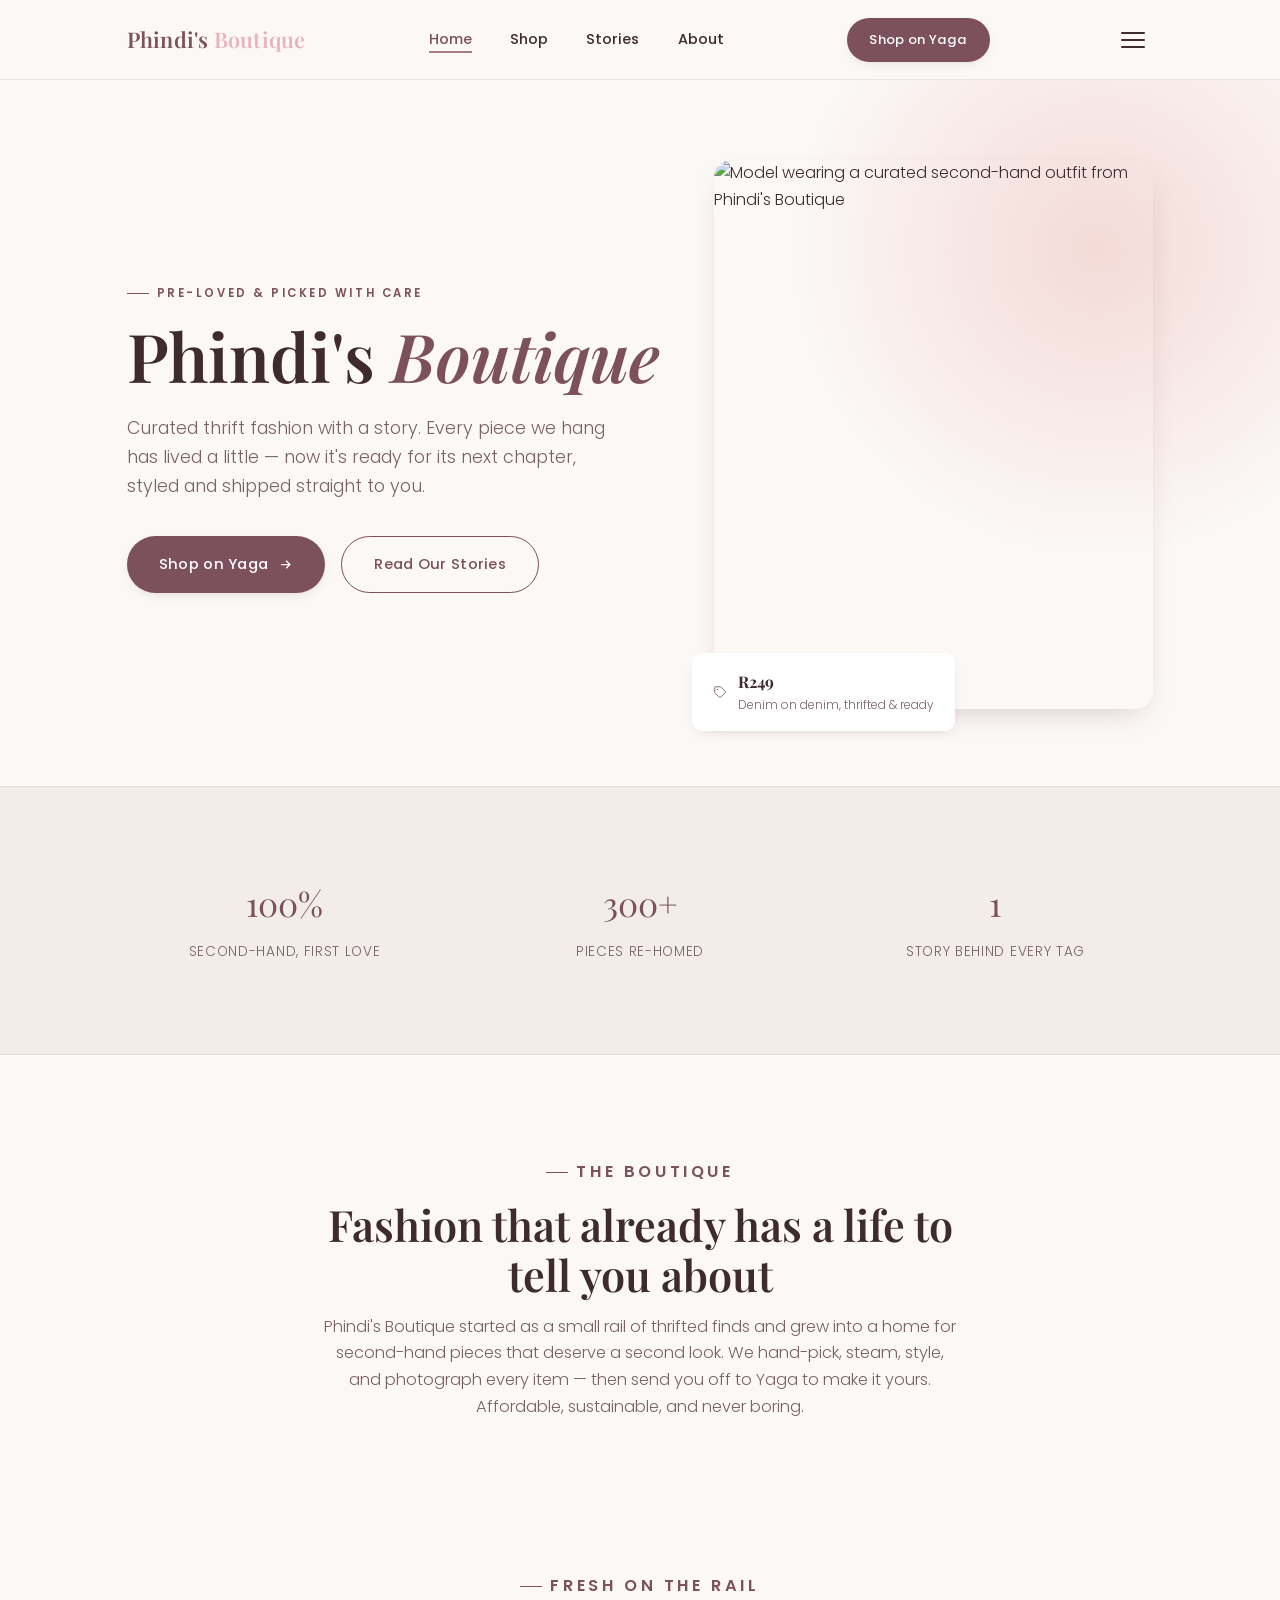
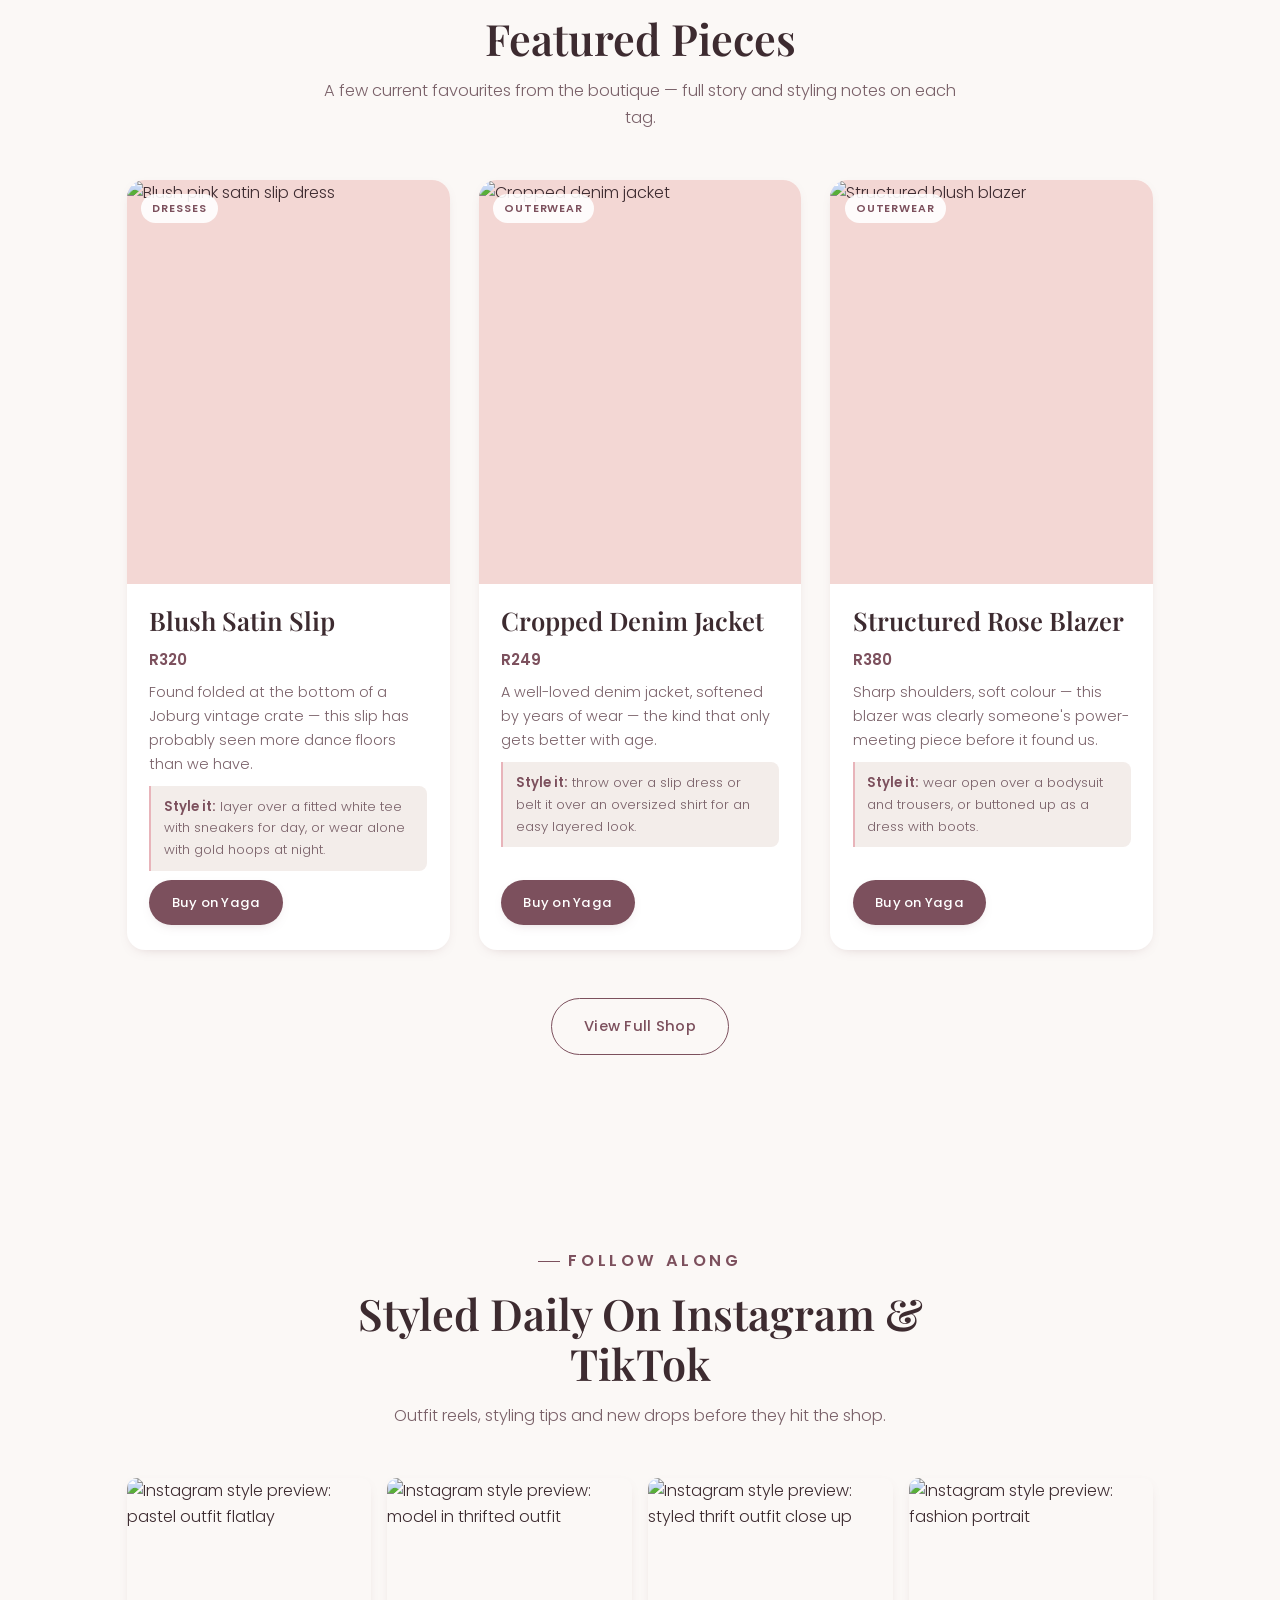
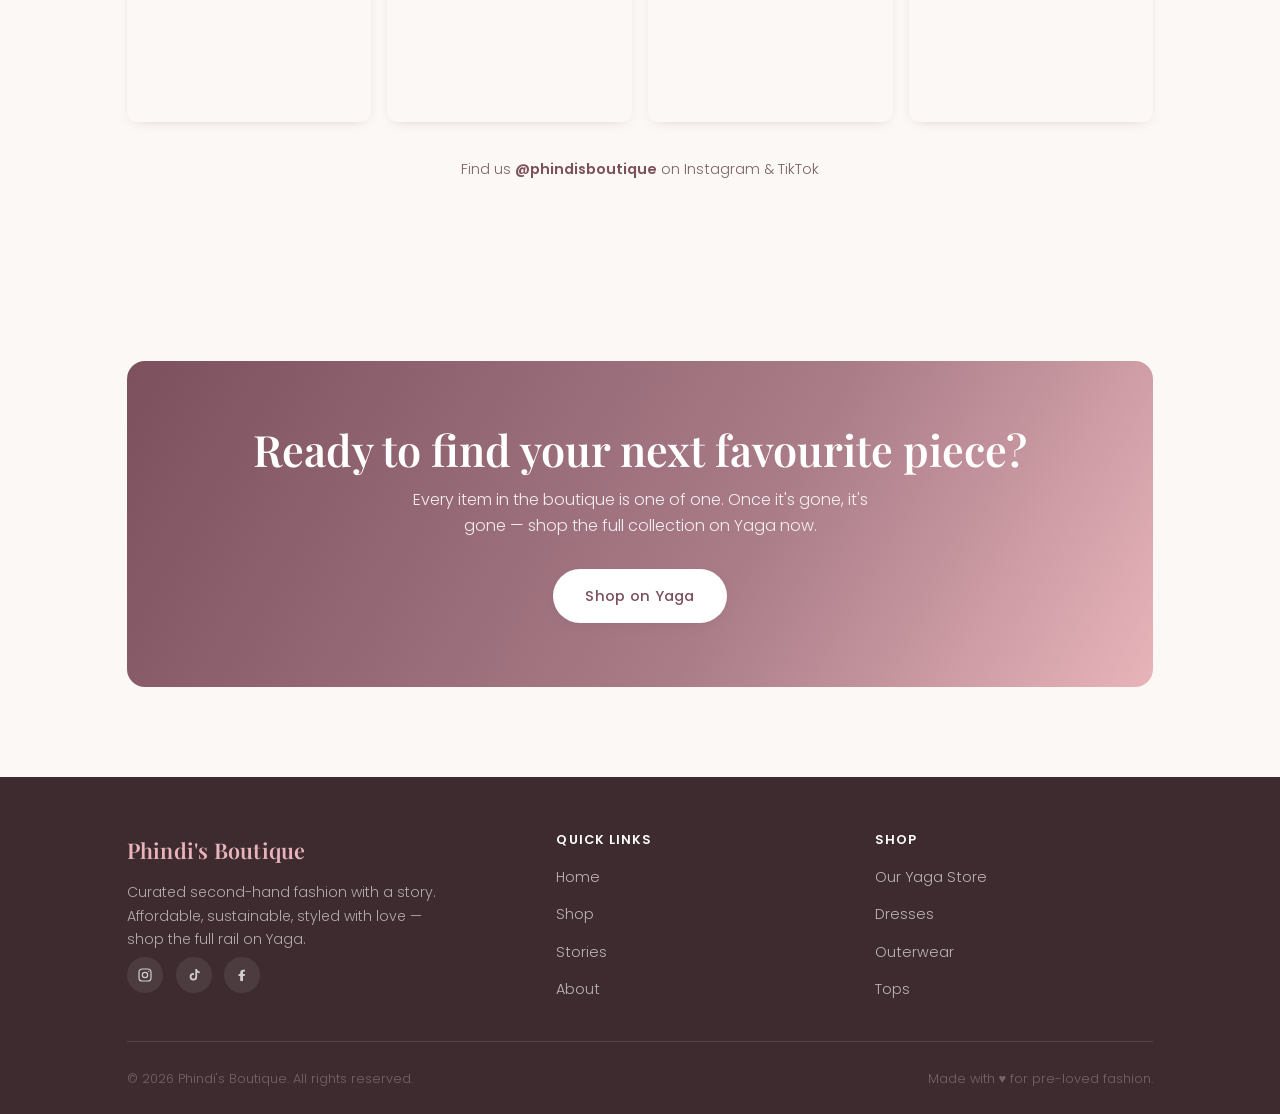
==== index.html @ 9db78883 "Add files via upload" ====
<!DOCTYPE html>
<html lang="en">
<head>
<meta charset="UTF-8">
<meta name="viewport" content="width=device-width, initial-scale=1.0">
<title>Phindi's Boutique — Curated Thrift Fashion With a Story</title>
<meta name="description" content="Phindi's Boutique is a curated second-hand fashion label. Browse our pre-loved pieces and shop the full collection on Yaga.">

<link rel="preconnect" href="https://fonts.googleapis.com">
<link rel="preconnect" href="https://fonts.gstatic.com" crossorigin>
<link href="https://fonts.googleapis.com/css2?family=Playfair+Display:ital,wght@0,500;0,600;0,700;1,600&family=Poppins:wght@300;400;500;600&display=swap" rel="stylesheet">

<link rel="stylesheet" href="style.css">
</head>
<body>

<!-- ================= NAVBAR ================= -->
<header class="navbar">
  <div class="nav-inner">
    <a href="index.html" class="brand">Phindi's <span>Boutique</span></a>

    <nav>
      <ul class="nav-links">
        <li><a href="index.html" class="active">Home</a></li>
        <li><a href="shop.html">Shop</a></li>
        <li><a href="stories.html">Stories</a></li>
        <li><a href="about.html">About</a></li>
      </ul>
    </nav>

    <a href="shop.html" class="btn btn-primary btn-small nav-cta">Shop on Yaga</a>

    <button class="hamburger" aria-label="Toggle menu" aria-expanded="false">
      <span></span><span></span><span></span>
    </button>
  </div>
</header>
<div class="nav-overlay"></div>

<!-- ================= HERO ================= -->
<section class="hero">
  <div class="container hero-inner">
    <div class="hero-copy">
      <p class="section-eyebrow">Pre-loved &amp; Picked With Care</p>
      <h1>Phindi's <em>Boutique</em></h1>
      <p class="lede">Curated thrift fashion with a story. Every piece we hang has lived a little — now it's ready for its next chapter, styled and shipped straight to you.</p>
      <div class="hero-actions">
        <a href="shop.html" class="btn btn-primary">
          Shop on Yaga
          <svg viewBox="0 0 24 24" fill="none" stroke="currentColor" stroke-width="2"><path d="M5 12h14M13 6l6 6-6 6"/></svg>
        </a>
        <a href="stories.html" class="btn btn-ghost">Read Our Stories</a>
      </div>
    </div>

    <div class="hero-visual reveal">
      <div class="frame">
        <img src="https://images.unsplash.com/photo-1490481651871-ab68de25d43d?auto=format&fit=crop&w=800&q=80" alt="Model wearing a curated second-hand outfit from Phindi's Boutique" loading="lazy">
      </div>
      <div class="floating-tag">
        <span class="tag-icon" aria-hidden="true">
          <svg viewBox="0 0 24 24" fill="none" stroke="currentColor" stroke-width="1.6"><path d="M20.59 13.41 12 22l-9-9V4a1 1 0 0 1 1-1h9l7.59 7.59a2 2 0 0 1 0 2.82Z"/><circle cx="7.5" cy="7.5" r="1.2" fill="currentColor" stroke="none"/></svg>
        </span>
        <span>
          <strong>R249</strong>
          <span>Denim on denim, thrifted &amp; ready</span>
        </span>
      </div>
    </div>
  </div>
</section>

<!-- ================= INTRO STRIP ================= -->
<section class="intro-strip">
  <div class="container">
    <div class="intro-grid">
      <div class="reveal">
        <span class="stat">100%</span>
        <span class="stat-label">Second-Hand, First Love</span>
      </div>
      <div class="reveal">
        <span class="stat">300+</span>
        <span class="stat-label">Pieces Re-Homed</span>
      </div>
      <div class="reveal">
        <span class="stat">1</span>
        <span class="stat-label">Story Behind Every Tag</span>
      </div>
    </div>
  </div>
</section>

<!-- ================= BRAND INTRO ================= -->
<section>
  <div class="container">
    <div class="section-head reveal">
      <p class="section-eyebrow" style="justify-content:center">The Boutique</p>
      <h2>Fashion that already has a life to tell you about</h2>
      <p>Phindi's Boutique started as a small rail of thrifted finds and grew into a home for second-hand pieces that deserve a second look. We hand-pick, steam, style, and photograph every item — then send you off to Yaga to make it yours. Affordable, sustainable, and never boring.</p>
    </div>
  </div>
</section>

<!-- ================= FEATURED ITEMS ================= -->
<section id="featured" style="padding-top:0;">
  <div class="container">
    <div class="section-head reveal">
      <p class="section-eyebrow" style="justify-content:center">Fresh On The Rail</p>
      <h2>Featured Pieces</h2>
      <p>A few current favourites from the boutique — full story and styling notes on each tag.</p>
    </div>

    <div class="card-grid">

      <article class="item-card reveal">
        <div class="item-media">
          <img src="https://images.unsplash.com/photo-1551803091-e20673f15770?auto=format&fit=crop&w=700&q=80" alt="Blush pink satin slip dress" loading="lazy">
          <span class="item-category">Dresses</span>
        </div>
        <div class="item-body">
          <h3>Blush Satin Slip</h3>
          <p class="item-price">R320</p>
          <p class="item-story">Found folded at the bottom of a Joburg vintage crate — this slip has probably seen more dance floors than we have.</p>
          <p class="item-tip"><strong>Style it:</strong> layer over a fitted white tee with sneakers for day, or wear alone with gold hoops at night.</p>
          <a href="https://www.yaga.co.za" target="_blank" rel="noopener" class="btn btn-primary btn-small">Buy on Yaga</a>
        </div>
      </article>

      <article class="item-card reveal">
        <div class="item-media">
          <img src="https://images.unsplash.com/photo-1571945153237-4929e783af4a?auto=format&fit=crop&w=700&q=80" alt="Cropped denim jacket" loading="lazy">
          <span class="item-category">Outerwear</span>
        </div>
        <div class="item-body">
          <h3>Cropped Denim Jacket</h3>
          <p class="item-price">R249</p>
          <p class="item-story">A well-loved denim jacket, softened by years of wear — the kind that only gets better with age.</p>
          <p class="item-tip"><strong>Style it:</strong> throw over a slip dress or belt it over an oversized shirt for an easy layered look.</p>
          <a href="https://www.yaga.co.za" target="_blank" rel="noopener" class="btn btn-primary btn-small">Buy on Yaga</a>
        </div>
      </article>

      <article class="item-card reveal">
        <div class="item-media">
          <img src="https://images.unsplash.com/photo-1558769132-cb1aea458c5e?auto=format&fit=crop&w=700&q=80" alt="Structured blush blazer" loading="lazy">
          <span class="item-category">Outerwear</span>
        </div>
        <div class="item-body">
          <h3>Structured Rose Blazer</h3>
          <p class="item-price">R380</p>
          <p class="item-story">Sharp shoulders, soft colour — this blazer was clearly someone's power-meeting piece before it found us.</p>
          <p class="item-tip"><strong>Style it:</strong> wear open over a bodysuit and trousers, or buttoned up as a dress with boots.</p>
          <a href="https://www.yaga.co.za" target="_blank" rel="noopener" class="btn btn-primary btn-small">Buy on Yaga</a>
        </div>
      </article>

    </div>

    <div class="text-center mt-lg reveal">
      <a href="shop.html" class="btn btn-ghost">View Full Shop</a>
    </div>
  </div>
</section>

<!-- ================= SOCIAL PREVIEW ================= -->
<section class="social-strip">
  <div class="container">
    <div class="section-head reveal">
      <p class="section-eyebrow" style="justify-content:center">Follow Along</p>
      <h2>Styled Daily On Instagram &amp; TikTok</h2>
      <p>Outfit reels, styling tips and new drops before they hit the shop.</p>
    </div>

    <div class="social-grid">
      <div class="social-card reveal">
        <img src="https://images.unsplash.com/photo-1524758631624-e2822e304c36?auto=format&fit=crop&w=500&q=80" alt="Instagram style preview: pastel outfit flatlay" loading="lazy">
        <div class="social-overlay"><span>♥ 214 · Reel</span></div>
      </div>
      <div class="social-card reveal">
        <img src="https://images.unsplash.com/photo-1495385794356-15371f348c31?auto=format&fit=crop&w=500&q=80" alt="Instagram style preview: model in thrifted outfit" loading="lazy">
        <div class="social-overlay"><span>♥ 189 · Post</span></div>
      </div>
      <div class="social-card reveal">
        <img src="https://images.unsplash.com/photo-1487222477894-8943e31ef7b2?auto=format&fit=crop&w=500&q=80" alt="Instagram style preview: styled thrift outfit close up" loading="lazy">
        <div class="social-overlay"><span>♥ 302 · Reel</span></div>
      </div>
      <div class="social-card reveal">
        <img src="https://images.unsplash.com/photo-1469334031218-e382a71b716b?auto=format&fit=crop&w=500&q=80" alt="Instagram style preview: fashion portrait" loading="lazy">
        <div class="social-overlay"><span>♥ 176 · Post</span></div>
      </div>
    </div>

    <p class="social-handle reveal">Find us <a href="#" target="_blank" rel="noopener">@phindisboutique</a> on Instagram &amp; TikTok</p>
  </div>
</section>

<!-- ================= CTA BANNER ================= -->
<section>
  <div class="container">
    <div class="cta-banner reveal">
      <h2>Ready to find your next favourite piece?</h2>
      <p>Every item in the boutique is one of one. Once it's gone, it's gone — shop the full collection on Yaga now.</p>
      <a href="https://www.yaga.co.za" target="_blank" rel="noopener" class="btn btn-primary">Shop on Yaga</a>
    </div>
  </div>
</section>

<!-- ================= FOOTER ================= -->
<footer>
  <div class="container">
    <div class="footer-grid">
      <div class="footer-brand">
        <a href="index.html" class="brand">Phindi's Boutique</a>
        <p>Curated second-hand fashion with a story. Affordable, sustainable, styled with love — shop the full rail on Yaga.</p>
        <div class="footer-social">
          <a href="#" aria-label="Instagram" target="_blank" rel="noopener">
            <svg viewBox="0 0 24 24" fill="none" stroke="currentColor" stroke-width="1.8"><rect x="3" y="3" width="18" height="18" rx="5"/><circle cx="12" cy="12" r="4"/><circle cx="17.5" cy="6.5" r="1" fill="currentColor" stroke="none"/></svg>
          </a>
          <a href="#" aria-label="TikTok" target="_blank" rel="noopener">
            <svg viewBox="0 0 24 24" fill="currentColor"><path d="M16.5 3c.4 2.2 1.9 3.7 4.1 3.9v2.6c-1.4 0-2.7-.4-3.9-1.2v6.4a5.6 5.6 0 1 1-5.6-5.6c.3 0 .6 0 .9.1v2.7a2.9 2.9 0 1 0 2 2.8V3h2.5Z"/></svg>
          </a>
          <a href="#" aria-label="Facebook" target="_blank" rel="noopener">
            <svg viewBox="0 0 24 24" fill="currentColor"><path d="M13.5 21v-7.5H16l.4-3H13.5V8.4c0-.9.2-1.5 1.5-1.5H16.5V4.3C16.1 4.2 15 4 13.7 4c-2.6 0-4.4 1.6-4.4 4.5v2H6.8v3h2.5V21h4.2Z"/></svg>
          </a>
        </div>
      </div>

      <div class="footer-col">
        <h4>Quick Links</h4>
        <ul>
          <li><a href="index.html">Home</a></li>
          <li><a href="shop.html">Shop</a></li>
          <li><a href="stories.html">Stories</a></li>
          <li><a href="about.html">About</a></li>
        </ul>
      </div>

      <div class="footer-col">
        <h4>Shop</h4>
        <ul>
          <li><a href="https://www.yaga.co.za" target="_blank" rel="noopener">Our Yaga Store</a></li>
          <li><a href="shop.html">Dresses</a></li>
          <li><a href="shop.html">Outerwear</a></li>
          <li><a href="shop.html">Tops</a></li>
        </ul>
      </div>
    </div>

    <div class="footer-bottom">
      <p>&copy; 2026 Phindi's Boutique. All rights reserved.</p>
      <p>Made with ♥ for pre-loved fashion.</p>
    </div>
  </div>
</footer>

<script src="script.js"></script>
</body>
</html>
---- style.css ----
/* =========================================================
   PHINDI'S BOUTIQUE — stylesheet
   Design tokens: soft pearl/blush/mauve/rose palette
   Signature motif: the "swing tag" — the little string-tag
   sewn into second-hand clothes, echoed in labels, buttons
   and dividers throughout the site.
   ========================================================= */

:root {
  /* --- colour tokens --- */
  --pearl:      #FBF8F6;   /* page background */
  --pearl-deep: #F3EDEA;   /* alt section background */
  --blush:      #F3D7D4;   /* soft panels */
  --rose:       #E8B4BA;   /* accents / hovers */
  --mauve:      #A97C88;   /* primary accent */
  --mauve-deep: #7C505D;   /* buttons, links, emphasis */
  --ink:        #3D2B30;   /* body text */
  --ink-soft:   #7A6169;   /* secondary text */
  --white:      #FFFFFF;
  --shadow:     0 12px 30px -14px rgba(124, 80, 93, 0.35);
  --shadow-sm:  0 4px 14px -8px rgba(124, 80, 93, 0.4);

  /* --- type --- */
  --font-display: 'Playfair Display', serif;
  --font-body: 'Poppins', sans-serif;

  /* --- layout --- */
  --max-width: 1180px;
  --radius: 18px;
  --radius-sm: 10px;
}

/* ---------- reset ---------- */
* { box-sizing: border-box; margin: 0; padding: 0; }

html { scroll-behavior: smooth; }

body {
  font-family: var(--font-body);
  background: var(--pearl);
  color: var(--ink);
  line-height: 1.65;
  font-weight: 300;
  overflow-x: hidden;
}

img { max-width: 100%; display: block; }

a { color: inherit; text-decoration: none; }

ul { list-style: none; }

button { font-family: inherit; cursor: pointer; border: none; background: none; }

/* respect reduced motion */
@media (prefers-reduced-motion: reduce) {
  *, *::before, *::after {
    animation-duration: 0.001ms !important;
    animation-iteration-count: 1 !important;
    transition-duration: 0.001ms !important;
    scroll-behavior: auto !important;
  }
}

/* visible keyboard focus */
a:focus-visible,
button:focus-visible,
input:focus-visible,
select:focus-visible {
  outline: 2px solid var(--mauve-deep);
  outline-offset: 3px;
  border-radius: 4px;
}

/* ---------- typography ---------- */
h1, h2, h3, h4 {
  font-family: var(--font-display);
  font-weight: 600;
  color: var(--ink);
  line-height: 1.15;
}

h1 { font-size: clamp(2.4rem, 6vw, 4.2rem); }
h2 { font-size: clamp(1.9rem, 4vw, 2.7rem); }
h3 { font-size: clamp(1.25rem, 2.4vw, 1.6rem); }

p { color: var(--ink-soft); }

.section-eyebrow {
  display: inline-flex;
  align-items: center;
  gap: 8px;
  font-family: var(--font-body);
  font-size: 0.72rem;
  letter-spacing: 0.22em;
  text-transform: uppercase;
  color: var(--mauve-deep);
  font-weight: 600;
  margin-bottom: 14px;
}

.section-eyebrow::before {
  content: '';
  width: 22px;
  height: 1px;
  background: var(--mauve-deep);
  display: inline-block;
}

.section-head {
  max-width: 640px;
  margin: 0 auto 3rem;
  text-align: center;
}

.section-head p { margin-top: 0.9rem; font-size: 1.02rem; }

.container {
  max-width: var(--max-width);
  margin: 0 auto;
  padding: 0 6vw;
}

section { padding: clamp(3.5rem, 7vw, 6rem) 0; }

/* ---------- swing-tag signature element ---------- */
/* A little clothing tag shape: rectangle + string-hole,
   reused for eyebrows, buttons and the footer mark. */
.tag {
  position: relative;
  display: inline-flex;
  align-items: center;
  gap: 0.5rem;
}

.tag-icon {
  width: 14px;
  height: 14px;
  flex-shrink: 0;
}

/* ---------- buttons ---------- */
.btn {
  display: inline-flex;
  align-items: center;
  gap: 10px;
  padding: 0.95rem 2rem;
  border-radius: 100px;
  font-size: 0.92rem;
  font-weight: 500;
  letter-spacing: 0.02em;
  transition: transform 0.25s ease, box-shadow 0.25s ease, background 0.25s ease;
  white-space: nowrap;
}

.btn-primary {
  background: var(--mauve-deep);
  color: var(--white);
  box-shadow: var(--shadow-sm);
}

.btn-primary:hover {
  background: #6a4450;
  transform: translateY(-3px);
  box-shadow: var(--shadow);
}

.btn-ghost {
  background: transparent;
  color: var(--mauve-deep);
  border: 1.5px solid var(--mauve-deep);
}

.btn-ghost:hover {
  background: var(--mauve-deep);
  color: var(--white);
  transform: translateY(-3px);
}

.btn-small {
  padding: 0.7rem 1.4rem;
  font-size: 0.82rem;
}

.btn svg { width: 15px; height: 15px; transition: transform 0.25s ease; }
.btn:hover svg { transform: translateX(3px); }

/* ---------- navbar ---------- */
.navbar {
  position: sticky;
  top: 0;
  z-index: 100;
  background: rgba(251, 248, 246, 0.86);
  backdrop-filter: blur(10px);
  -webkit-backdrop-filter: blur(10px);
  border-bottom: 1px solid rgba(169, 124, 136, 0.18);
  transition: box-shadow 0.3s ease;
}

.navbar.scrolled { box-shadow: 0 6px 20px -14px rgba(61, 43, 48, 0.3); }

.nav-inner {
  max-width: var(--max-width);
  margin: 0 auto;
  padding: 1.1rem 6vw;
  display: flex;
  align-items: center;
  justify-content: space-between;
}

.brand {
  font-family: var(--font-display);
  font-size: 1.35rem;
  font-weight: 600;
  letter-spacing: 0.01em;
  color: var(--mauve-deep);
}

.brand span { color: var(--rose); }

.nav-links {
  display: flex;
  gap: 2.4rem;
  align-items: center;
}

.nav-links a {
  font-size: 0.9rem;
  font-weight: 500;
  color: var(--ink);
  position: relative;
  padding-bottom: 4px;
}

.nav-links a::after {
  content: '';
  position: absolute;
  left: 0; bottom: 0;
  height: 2px;
  width: 0;
  background: var(--mauve);
  transition: width 0.3s ease;
}

.nav-links a:hover::after,
.nav-links a.active::after { width: 100%; }

.nav-links a.active { color: var(--mauve-deep); }

.nav-cta { display: none; }

@media (min-width: 861px) {
  .nav-cta { display: inline-flex; }
}

.hamburger {
  display: flex;
  flex-direction: column;
  gap: 5px;
  padding: 8px;
  z-index: 200;
}

.hamburger span {
  width: 24px;
  height: 2px;
  background: var(--ink);
  border-radius: 2px;
  transition: transform 0.3s ease, opacity 0.3s ease;
}

.hamburger.open span:nth-child(1) { transform: translateY(7px) rotate(45deg); }
.hamburger.open span:nth-child(2) { opacity: 0; }
.hamburger.open span:nth-child(3) { transform: translateY(-7px) rotate(-45deg); }

@media (max-width: 860px) {
  .hamburger { display: flex; }

  .nav-links {
    position: fixed;
    top: 0; right: 0;
    height: 100vh;
    width: min(78vw, 320px);
    background: var(--pearl);
    flex-direction: column;
    justify-content: center;
    align-items: flex-start;
    gap: 2rem;
    padding: 2rem 3rem;
    transform: translateX(100%);
    transition: transform 0.4s cubic-bezier(.4,0,.2,1);
    box-shadow: -10px 0 40px -20px rgba(61,43,48,0.4);
  }

  .nav-links.open { transform: translateX(0); }

  .nav-links a { font-size: 1.1rem; }
}

.nav-overlay {
  display: none;
  position: fixed;
  inset: 0;
  background: rgba(61, 43, 48, 0.25);
  z-index: 90;
}

.nav-overlay.open { display: block; }

/* ---------- hero ---------- */
.hero {
  position: relative;
  padding: clamp(3rem, 8vw, 5rem) 0 clamp(3rem, 6vw, 5rem);
  overflow: hidden;
}

.hero::before {
  content: '';
  position: absolute;
  top: -20%; right: -10%;
  width: 55vw;
  height: 55vw;
  max-width: 620px;
  max-height: 620px;
  background: radial-gradient(circle, var(--blush) 0%, transparent 70%);
  opacity: 0.9;
  z-index: -1;
}

.hero-inner {
  display: grid;
  grid-template-columns: 1.1fr 0.9fr;
  gap: 4vw;
  align-items: center;
}

@media (max-width: 900px) {
  .hero-inner { grid-template-columns: 1fr; text-align: center; }
  .hero-visual { order: -1; }
}

.hero-copy .section-eyebrow { justify-content: center; }
@media (min-width: 901px) { .hero-copy .section-eyebrow { justify-content: flex-start; } }

.hero-copy h1 { margin-bottom: 1.2rem; }
.hero-copy h1 em {
  font-style: italic;
  color: var(--mauve-deep);
}

.hero-copy p.lede {
  font-size: 1.1rem;
  max-width: 480px;
  margin-bottom: 2.2rem;
}

@media (max-width: 900px) { .hero-copy p.lede { margin-left: auto; margin-right: auto; } }

.hero-actions {
  display: flex;
  gap: 1rem;
  flex-wrap: wrap;
}

@media (max-width: 900px) { .hero-actions { justify-content: center; } }

.hero-visual { position: relative; }

.hero-visual .frame {
  position: relative;
  border-radius: var(--radius);
  overflow: hidden;
  box-shadow: var(--shadow);
  aspect-ratio: 4 / 5;
}

.hero-visual .frame img {
  width: 100%; height: 100%; object-fit: cover;
}

.floating-tag {
  position: absolute;
  bottom: -1.4rem;
  left: -1.4rem;
  background: var(--white);
  border-radius: var(--radius-sm);
  padding: 1rem 1.3rem;
  box-shadow: var(--shadow-sm);
  display: flex;
  align-items: center;
  gap: 0.7rem;
  animation: float 4.5s ease-in-out infinite;
}

@media (max-width: 900px) { .floating-tag { left: 50%; transform: translateX(-50%); } }

.floating-tag strong { display: block; font-family: var(--font-display); font-size: 1rem; color: var(--ink); }
.floating-tag span { font-size: 0.75rem; color: var(--ink-soft); }

@keyframes float {
  0%, 100% { transform: translateY(0); }
  50% { transform: translateY(-8px); }
}
@media (max-width: 900px) {
  @keyframes float {
    0%, 100% { transform: translateX(-50%) translateY(0); }
    50% { transform: translateX(-50%) translateY(-8px); }
  }
}

/* ---------- intro / about strip ---------- */
.intro-strip {
  background: var(--pearl-deep);
  border-top: 1px solid rgba(169,124,136,0.15);
  border-bottom: 1px solid rgba(169,124,136,0.15);
}

.intro-grid {
  display: grid;
  grid-template-columns: repeat(3, 1fr);
  gap: 2.5rem;
  text-align: center;
}

@media (max-width: 720px) { .intro-grid { grid-template-columns: 1fr; gap: 2.2rem; } }

.intro-grid .stat {
  font-family: var(--font-display);
  font-size: 2.1rem;
  color: var(--mauve-deep);
  display: block;
  margin-bottom: 0.4rem;
}

.intro-grid .stat-label {
  font-size: 0.85rem;
  letter-spacing: 0.05em;
  text-transform: uppercase;
  color: var(--ink-soft);
}

/* ---------- featured / card grids ---------- */
.card-grid {
  display: grid;
  grid-template-columns: repeat(3, 1fr);
  gap: 1.8rem;
}

@media (max-width: 980px) { .card-grid { grid-template-columns: repeat(2, 1fr); } }
@media (max-width: 620px) { .card-grid { grid-template-columns: 1fr; } }

.item-card {
  background: var(--white);
  border-radius: var(--radius);
  overflow: hidden;
  box-shadow: var(--shadow-sm);
  transition: transform 0.35s ease, box-shadow 0.35s ease;
  display: flex;
  flex-direction: column;
}

.item-card:hover {
  transform: translateY(-8px);
  box-shadow: var(--shadow);
}

.item-media {
  position: relative;
  aspect-ratio: 4 / 5;
  overflow: hidden;
  background: var(--blush);
}

.item-media img {
  width: 100%; height: 100%; object-fit: cover;
  transition: transform 0.6s ease;
}

.item-card:hover .item-media img { transform: scale(1.06); }

.item-category {
  position: absolute;
  top: 0.9rem; left: 0.9rem;
  background: rgba(255,255,255,0.9);
  color: var(--mauve-deep);
  font-size: 0.68rem;
  font-weight: 600;
  letter-spacing: 0.08em;
  text-transform: uppercase;
  padding: 0.35rem 0.7rem;
  border-radius: 100px;
}

.item-body {
  padding: 1.4rem 1.4rem 1.6rem;
  display: flex;
  flex-direction: column;
  gap: 0.6rem;
  flex: 1;
}

.item-body h3 { margin-bottom: 0.1rem; }

.item-price {
  font-family: var(--font-body);
  color: var(--mauve-deep);
  font-weight: 600;
  font-size: 0.95rem;
}

.item-story { font-size: 0.9rem; }

.item-tip {
  font-size: 0.83rem;
  color: var(--ink-soft);
  background: var(--pearl-deep);
  border-left: 2px solid var(--rose);
  padding: 0.6rem 0.8rem;
  border-radius: 0 8px 8px 0;
}

.item-tip strong { color: var(--mauve-deep); font-weight: 600; }

.item-card .btn { margin-top: auto; align-self: flex-start; }

/* ---------- filter bar (shop page) ---------- */
.filter-bar {
  display: flex;
  flex-wrap: wrap;
  gap: 0.7rem;
  justify-content: center;
  margin-bottom: 2.8rem;
}

.filter-btn {
  padding: 0.55rem 1.3rem;
  border-radius: 100px;
  border: 1.5px solid rgba(169,124,136,0.35);
  font-size: 0.85rem;
  color: var(--ink-soft);
  transition: all 0.25s ease;
}

.filter-btn:hover { border-color: var(--mauve-deep); color: var(--mauve-deep); }

.filter-btn.active {
  background: var(--mauve-deep);
  border-color: var(--mauve-deep);
  color: var(--white);
}

/* ---------- social preview ---------- */
.social-strip { background: var(--pearl); }

.social-grid {
  display: grid;
  grid-template-columns: repeat(4, 1fr);
  gap: 1rem;
}

@media (max-width: 780px) { .social-grid { grid-template-columns: repeat(2, 1fr); } }

.social-card {
  position: relative;
  border-radius: var(--radius-sm);
  overflow: hidden;
  aspect-ratio: 1 / 1;
  box-shadow: var(--shadow-sm);
}

.social-card img { width: 100%; height: 100%; object-fit: cover; transition: transform 0.5s ease; }
.social-card:hover img { transform: scale(1.08); }

.social-overlay {
  position: absolute;
  inset: 0;
  background: linear-gradient(180deg, transparent 50%, rgba(61,43,48,0.65) 100%);
  display: flex;
  align-items: flex-end;
  padding: 0.9rem;
  opacity: 0;
  transition: opacity 0.3s ease;
}

.social-card:hover .social-overlay { opacity: 1; }

.social-overlay span { color: var(--white); font-size: 0.8rem; font-weight: 500; }

.social-handle {
  text-align: center;
  margin-top: 2.2rem;
  font-size: 0.9rem;
  color: var(--ink-soft);
}

.social-handle a { color: var(--mauve-deep); font-weight: 600; }

/* ---------- blog / stories ---------- */
.story-list {
  display: grid;
  grid-template-columns: repeat(2, 1fr);
  gap: 2rem;
}

@media (max-width: 780px) { .story-list { grid-template-columns: 1fr; } }

.story-card {
  display: grid;
  grid-template-columns: 130px 1fr;
  gap: 1.2rem;
  background: var(--white);
  border-radius: var(--radius);
  overflow: hidden;
  box-shadow: var(--shadow-sm);
  transition: transform 0.3s ease, box-shadow 0.3s ease;
}

.story-card:hover { transform: translateY(-6px); box-shadow: var(--shadow); }

.story-card img { width: 100%; height: 100%; object-fit: cover; }

.story-card-body {
  padding: 1.1rem 1.3rem 1.1rem 0;
  display: flex;
  flex-direction: column;
  gap: 0.4rem;
}

.story-meta {
  font-size: 0.72rem;
  letter-spacing: 0.08em;
  text-transform: uppercase;
  color: var(--mauve);
  font-weight: 600;
}

.story-card h3 { font-size: 1.15rem; }
.story-card p { font-size: 0.88rem; }

.story-read {
  font-size: 0.82rem;
  font-weight: 600;
  color: var(--mauve-deep);
  margin-top: auto;
}

@media (max-width: 480px) {
  .story-card { grid-template-columns: 1fr; }
  .story-card img { aspect-ratio: 16/9; }
  .story-card-body { padding: 0 1.1rem 1.1rem; }
}

/* full story detail block */
.story-detail {
  max-width: 760px;
  margin: 0 auto;
}

.story-detail .story-hero {
  border-radius: var(--radius);
  overflow: hidden;
  margin-bottom: 2rem;
  box-shadow: var(--shadow-sm);
  aspect-ratio: 16/8;
}

.story-detail .story-hero img { width: 100%; height: 100%; object-fit: cover; }

.story-detail h2 { margin-bottom: 0.6rem; }

.story-detail .story-meta { margin-bottom: 1.6rem; }

.story-detail p { margin-bottom: 1.1rem; font-size: 1rem; }

.story-detail .style-box {
  background: var(--blush);
  border-radius: var(--radius-sm);
  padding: 1.4rem 1.6rem;
  margin: 1.8rem 0;
}

.story-detail .style-box h4 {
  font-family: var(--font-body);
  font-weight: 600;
  font-size: 0.9rem;
  letter-spacing: 0.05em;
  text-transform: uppercase;
  color: var(--mauve-deep);
  margin-bottom: 0.6rem;
}

.story-detail .cta-block {
  text-align: center;
  margin-top: 2.5rem;
  padding-top: 2rem;
  border-top: 1px solid rgba(169,124,136,0.2);
}

.hidden-story { display: none; }

/* ---------- about page ---------- */
.about-hero {
  display: grid;
  grid-template-columns: 0.85fr 1.15fr;
  gap: 4vw;
  align-items: center;
}

@media (max-width: 860px) { .about-hero { grid-template-columns: 1fr; } }

.about-hero .frame {
  border-radius: var(--radius);
  overflow: hidden;
  box-shadow: var(--shadow);
  aspect-ratio: 3/4;
}

.about-hero .frame img { width: 100%; height: 100%; object-fit: cover; }

.about-hero blockquote {
  font-family: var(--font-display);
  font-style: italic;
  font-size: 1.3rem;
  color: var(--mauve-deep);
  margin: 1.4rem 0;
  border-left: 3px solid var(--rose);
  padding-left: 1.1rem;
}

.about-hero .signature {
  font-family: var(--font-display);
  font-size: 1.1rem;
  color: var(--ink);
  margin-top: 1rem;
}

.values-grid {
  display: grid;
  grid-template-columns: repeat(3, 1fr);
  gap: 1.8rem;
}

@media (max-width: 780px) { .values-grid { grid-template-columns: 1fr; } }

.value-card {
  background: var(--white);
  border-radius: var(--radius);
  padding: 2rem 1.7rem;
  box-shadow: var(--shadow-sm);
  text-align: center;
  transition: transform 0.3s ease;
}

.value-card:hover { transform: translateY(-6px); }

.value-icon {
  width: 46px; height: 46px;
  margin: 0 auto 1.1rem;
  color: var(--mauve-deep);
}

.value-card h3 { margin-bottom: 0.6rem; font-size: 1.15rem; }
.value-card p { font-size: 0.9rem; }

.timeline {
  max-width: 640px;
  margin: 0 auto;
}

.timeline-item {
  display: grid;
  grid-template-columns: 90px 1fr;
  gap: 1.5rem;
  padding-bottom: 2.2rem;
  position: relative;
}

.timeline-item::before {
  content: '';
  position: absolute;
  left: 44px;
  top: 8px;
  bottom: -8px;
  width: 1px;
  background: rgba(169,124,136,0.3);
}

.timeline-item:last-child::before { display: none; }

.timeline-year {
  font-family: var(--font-display);
  color: var(--mauve-deep);
  font-weight: 600;
  position: relative;
}

.timeline-year::after {
  content: '';
  position: absolute;
  right: -9px;
  top: 6px;
  width: 9px;
  height: 9px;
  border-radius: 50%;
  background: var(--rose);
  border: 2px solid var(--white);
  box-shadow: 0 0 0 1px var(--mauve);
}

.timeline-content h4 { font-size: 1rem; margin-bottom: 0.3rem; }
.timeline-content p { font-size: 0.88rem; }

/* ---------- CTA banner ---------- */
.cta-banner {
  background: linear-gradient(120deg, var(--mauve-deep), var(--mauve) 60%, var(--rose));
  border-radius: var(--radius);
  padding: clamp(2.5rem, 6vw, 4rem);
  text-align: center;
  color: var(--white);
  position: relative;
  overflow: hidden;
}

.cta-banner h2 { color: var(--white); margin-bottom: 0.8rem; }
.cta-banner p { color: rgba(255,255,255,0.88); max-width: 480px; margin: 0 auto 1.8rem; }
.cta-banner .btn-primary { background: var(--white); color: var(--mauve-deep); }
.cta-banner .btn-primary:hover { background: var(--pearl-deep); }

/* ---------- footer ---------- */
footer {
  background: var(--ink);
  color: rgba(255,255,255,0.75);
  padding: 3.5rem 0 1.6rem;
}

.footer-grid {
  display: grid;
  grid-template-columns: 1.4fr 1fr 1fr;
  gap: 2.5rem;
  padding-bottom: 2.4rem;
  border-bottom: 1px solid rgba(255,255,255,0.12);
}

@media (max-width: 700px) { .footer-grid { grid-template-columns: 1fr; gap: 2rem; } }

.footer-brand .brand { color: var(--rose); margin-bottom: 0.8rem; display: inline-block; }
.footer-brand p { color: rgba(255,255,255,0.6); font-size: 0.88rem; max-width: 320px; }

.footer-col h4 {
  font-family: var(--font-body);
  font-size: 0.8rem;
  letter-spacing: 0.08em;
  text-transform: uppercase;
  color: var(--white);
  margin-bottom: 1rem;
}

.footer-col ul { display: flex; flex-direction: column; gap: 0.7rem; }
.footer-col a { font-size: 0.9rem; color: rgba(255,255,255,0.65); transition: color 0.2s ease; }
.footer-col a:hover { color: var(--rose); }

.footer-social {
  display: flex;
  gap: 0.8rem;
  margin-top: 0.4rem;
}

.footer-social a {
  width: 36px; height: 36px;
  border-radius: 50%;
  background: rgba(255,255,255,0.08);
  display: flex; align-items: center; justify-content: center;
  transition: background 0.25s ease, transform 0.25s ease;
}

.footer-social a:hover { background: var(--mauve); transform: translateY(-3px); }
.footer-social svg { width: 16px; height: 16px; }

.footer-bottom {
  display: flex;
  justify-content: space-between;
  align-items: center;
  flex-wrap: wrap;
  gap: 0.8rem;
  padding-top: 1.6rem;
  font-size: 0.8rem;
  color: rgba(255,255,255,0.45);
}

/* ---------- page hero (interior pages) ---------- */
.page-hero {
  text-align: center;
  padding: clamp(3rem, 7vw, 4.5rem) 0 clamp(2rem, 4vw, 3rem);
}

.page-hero p { max-width: 560px; margin: 1rem auto 0; }

/* ---------- reveal-on-scroll ---------- */
.reveal {
  opacity: 0;
  transform: translateY(24px);
  transition: opacity 0.7s ease, transform 0.7s ease;
}

.reveal.in-view { opacity: 1; transform: translateY(0); }

/* ---------- utility ---------- */
.text-center { text-align: center; }
.mt-lg { margin-top: 3rem; }
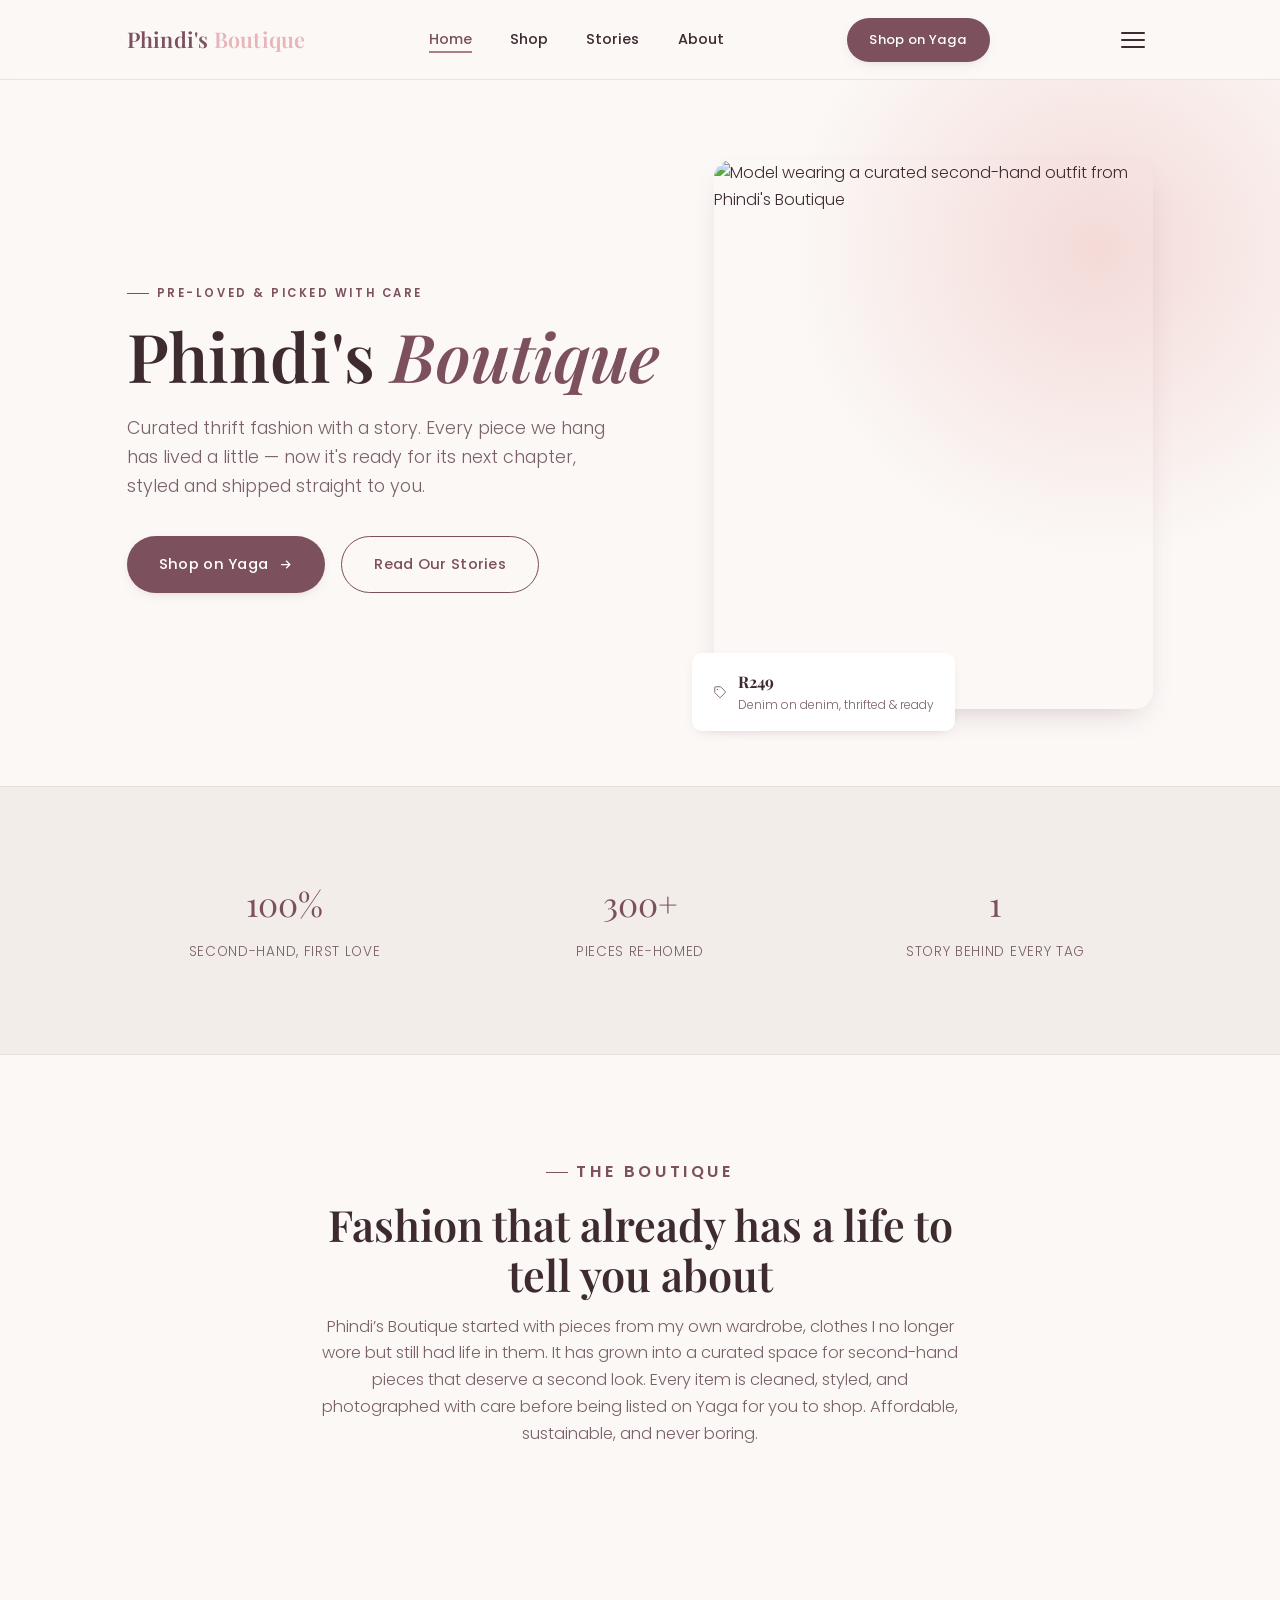
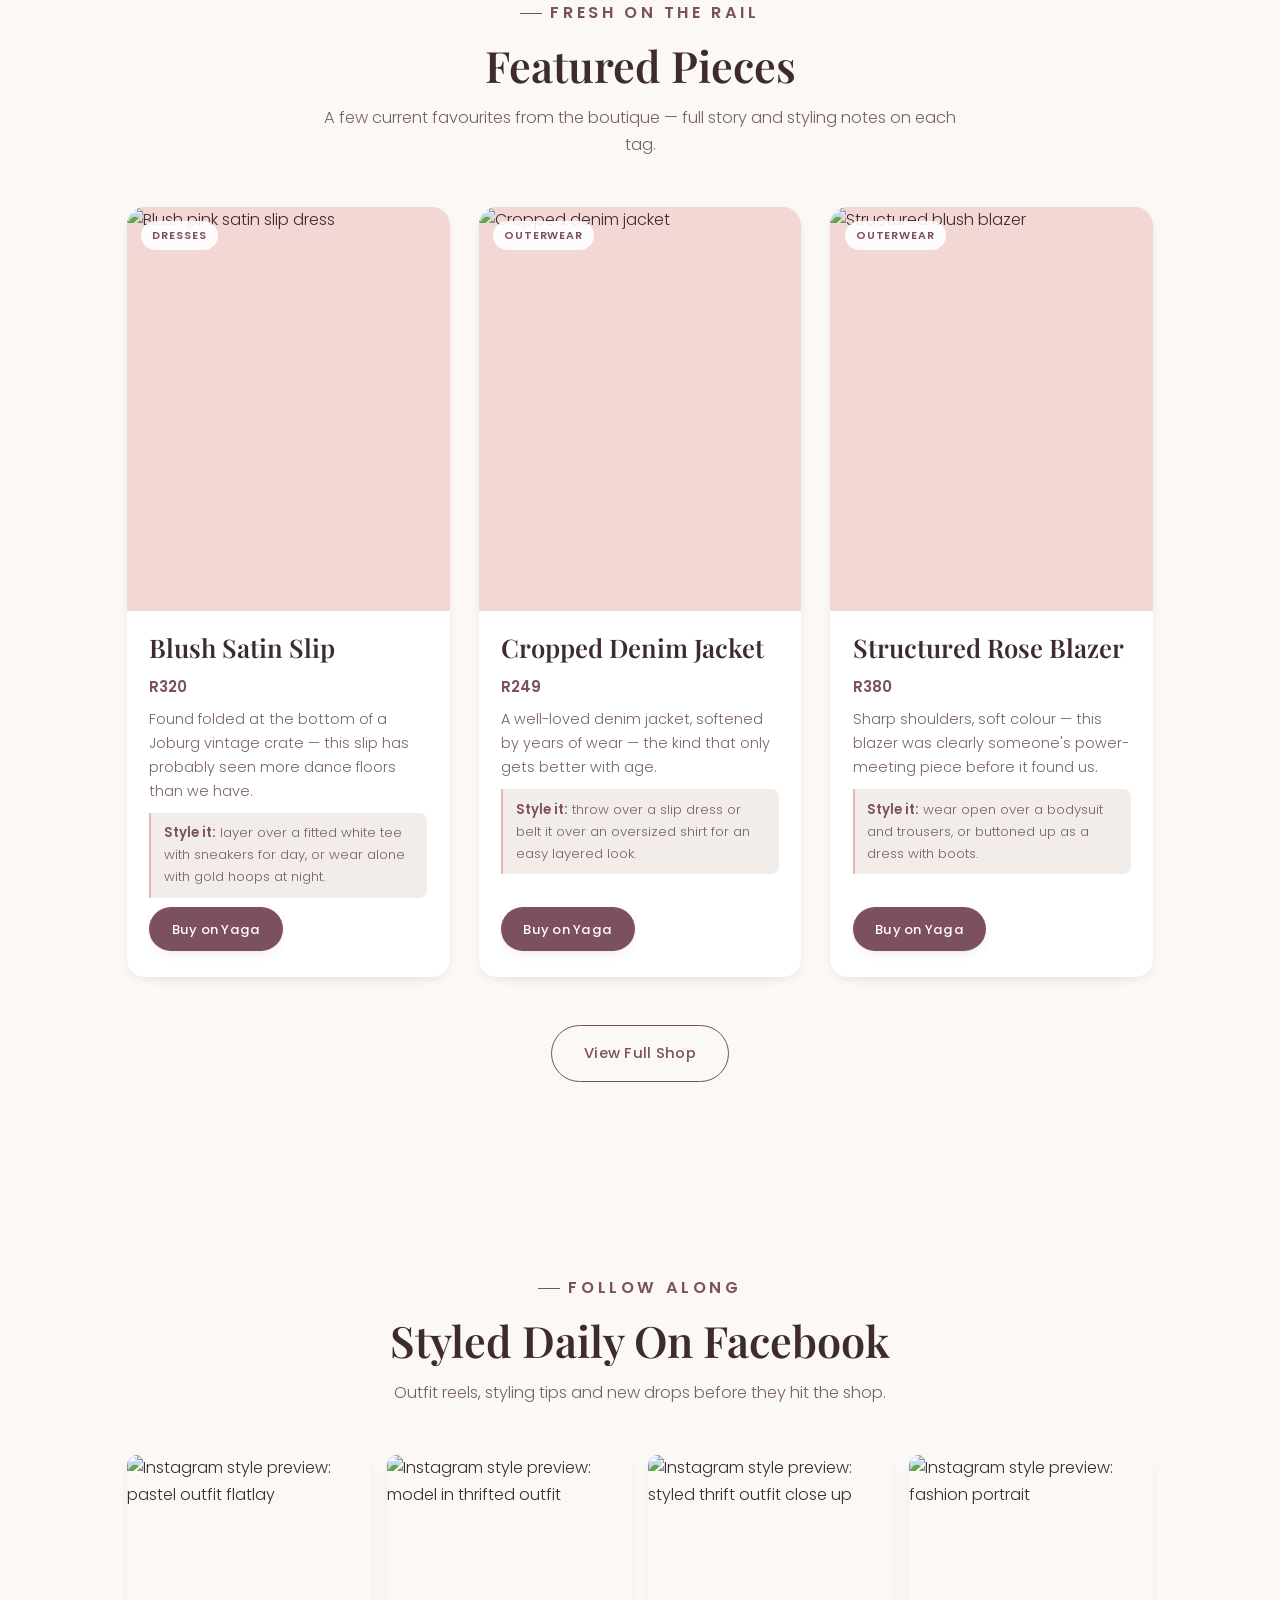
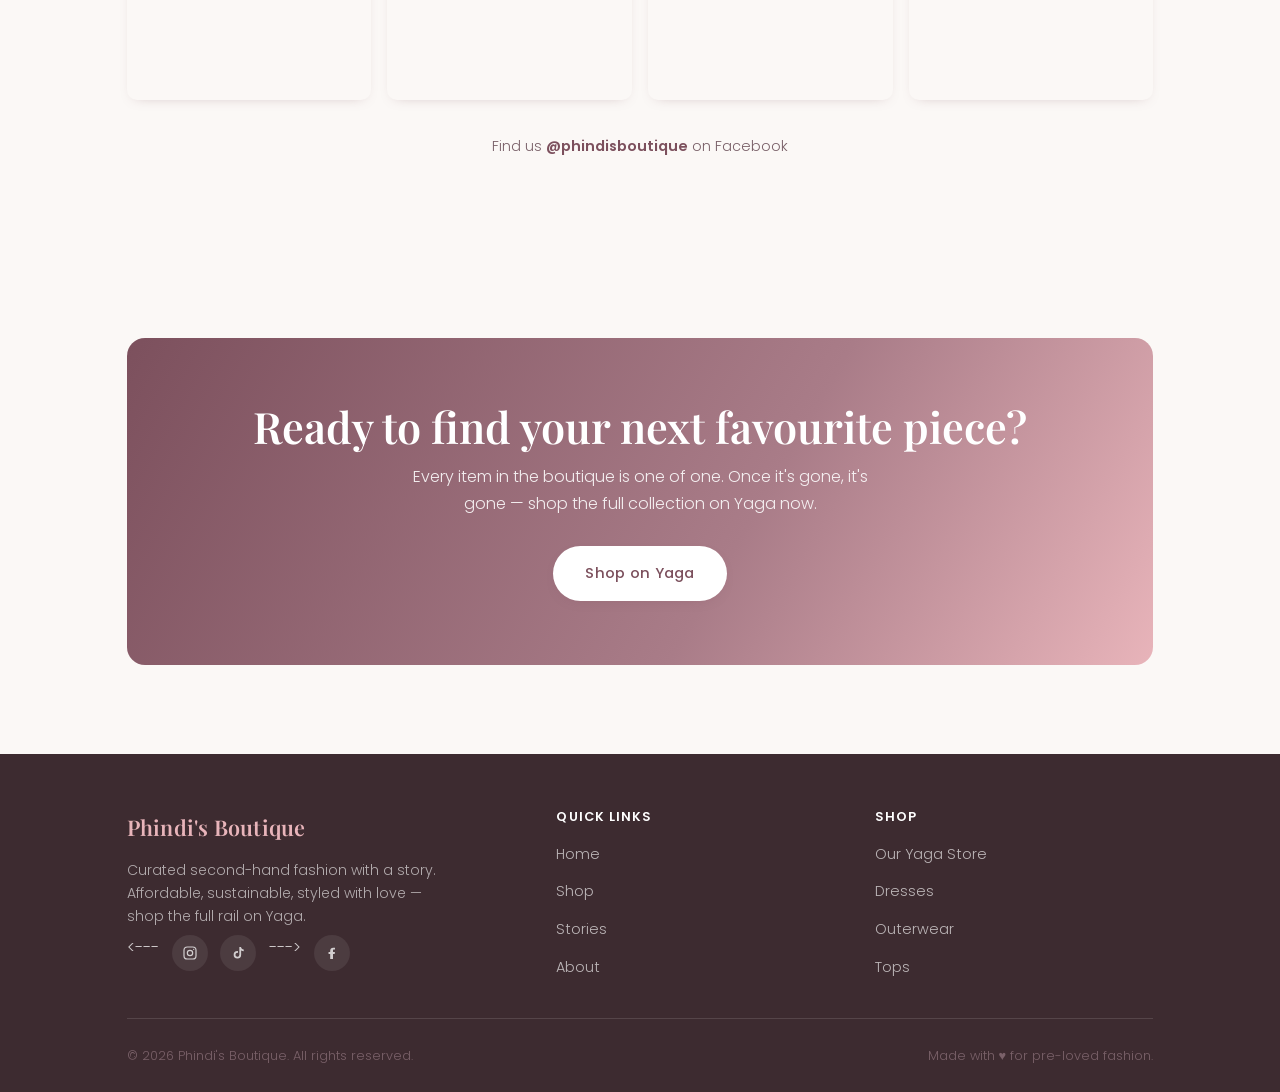
==== commit 4f0ce44e: "Revise content and update social media links in index.html Updated the content and links in the inde" ====
--- a/index.html
+++ b/index.html
@@ -96,7 +96,7 @@
     <div class="section-head reveal">
       <p class="section-eyebrow" style="justify-content:center">The Boutique</p>
       <h2>Fashion that already has a life to tell you about</h2>
-      <p>Phindi's Boutique started as a small rail of thrifted finds and grew into a home for second-hand pieces that deserve a second look. We hand-pick, steam, style, and photograph every item — then send you off to Yaga to make it yours. Affordable, sustainable, and never boring.</p>
+      <p>Phindi’s Boutique started with pieces from my own wardrobe, clothes I no longer wore but still had life in them. It has grown into a curated space for second-hand pieces that deserve a second look. Every item is cleaned, styled, and photographed with care before being listed on Yaga for you to shop. Affordable, sustainable, and never boring. </p>
     </div>
   </div>
 </section>
@@ -167,7 +167,7 @@
   <div class="container">
     <div class="section-head reveal">
       <p class="section-eyebrow" style="justify-content:center">Follow Along</p>
-      <h2>Styled Daily On Instagram &amp; TikTok</h2>
+      <h2>Styled Daily On Facebook </h2>
       <p>Outfit reels, styling tips and new drops before they hit the shop.</p>
     </div>
 
@@ -190,7 +190,7 @@
       </div>
     </div>
 
-    <p class="social-handle reveal">Find us <a href="#" target="_blank" rel="noopener">@phindisboutique</a> on Instagram &amp; TikTok</p>
+    <p class="social-handle reveal">Find us <a href="#" target="_blank" rel="noopener">@phindisboutique</a> on Facebook</p>
   </div>
 </section>
 
@@ -213,13 +213,13 @@
         <a href="index.html" class="brand">Phindi's Boutique</a>
         <p>Curated second-hand fashion with a story. Affordable, sustainable, styled with love — shop the full rail on Yaga.</p>
         <div class="footer-social">
-          <a href="#" aria-label="Instagram" target="_blank" rel="noopener">
+         <--- <a href="#" aria-label="Instagram" target="_blank" rel="noopener">
             <svg viewBox="0 0 24 24" fill="none" stroke="currentColor" stroke-width="1.8"><rect x="3" y="3" width="18" height="18" rx="5"/><circle cx="12" cy="12" r="4"/><circle cx="17.5" cy="6.5" r="1" fill="currentColor" stroke="none"/></svg>
           </a>
           <a href="#" aria-label="TikTok" target="_blank" rel="noopener">
             <svg viewBox="0 0 24 24" fill="currentColor"><path d="M16.5 3c.4 2.2 1.9 3.7 4.1 3.9v2.6c-1.4 0-2.7-.4-3.9-1.2v6.4a5.6 5.6 0 1 1-5.6-5.6c.3 0 .6 0 .9.1v2.7a2.9 2.9 0 1 0 2 2.8V3h2.5Z"/></svg>
-          </a>
-          <a href="#" aria-label="Facebook" target="_blank" rel="noopener">
+          </a>--->
+          <a href="https://www.facebook.com/share/1DGQXWp12R/" aria-label="Facebook" target="_blank" rel="noopener">
             <svg viewBox="0 0 24 24" fill="currentColor"><path d="M13.5 21v-7.5H16l.4-3H13.5V8.4c0-.9.2-1.5 1.5-1.5H16.5V4.3C16.1 4.2 15 4 13.7 4c-2.6 0-4.4 1.6-4.4 4.5v2H6.8v3h2.5V21h4.2Z"/></svg>
           </a>
         </div>
@@ -238,7 +238,7 @@
       <div class="footer-col">
         <h4>Shop</h4>
         <ul>
-          <li><a href="https://www.yaga.co.za" target="_blank" rel="noopener">Our Yaga Store</a></li>
+          <li><a href="https://www.yaga.co.za/phindile-mlilwana" target="_blank" rel="noopener">Our Yaga Store</a></li>
           <li><a href="shop.html">Dresses</a></li>
           <li><a href="shop.html">Outerwear</a></li>
           <li><a href="shop.html">Tops</a></li>
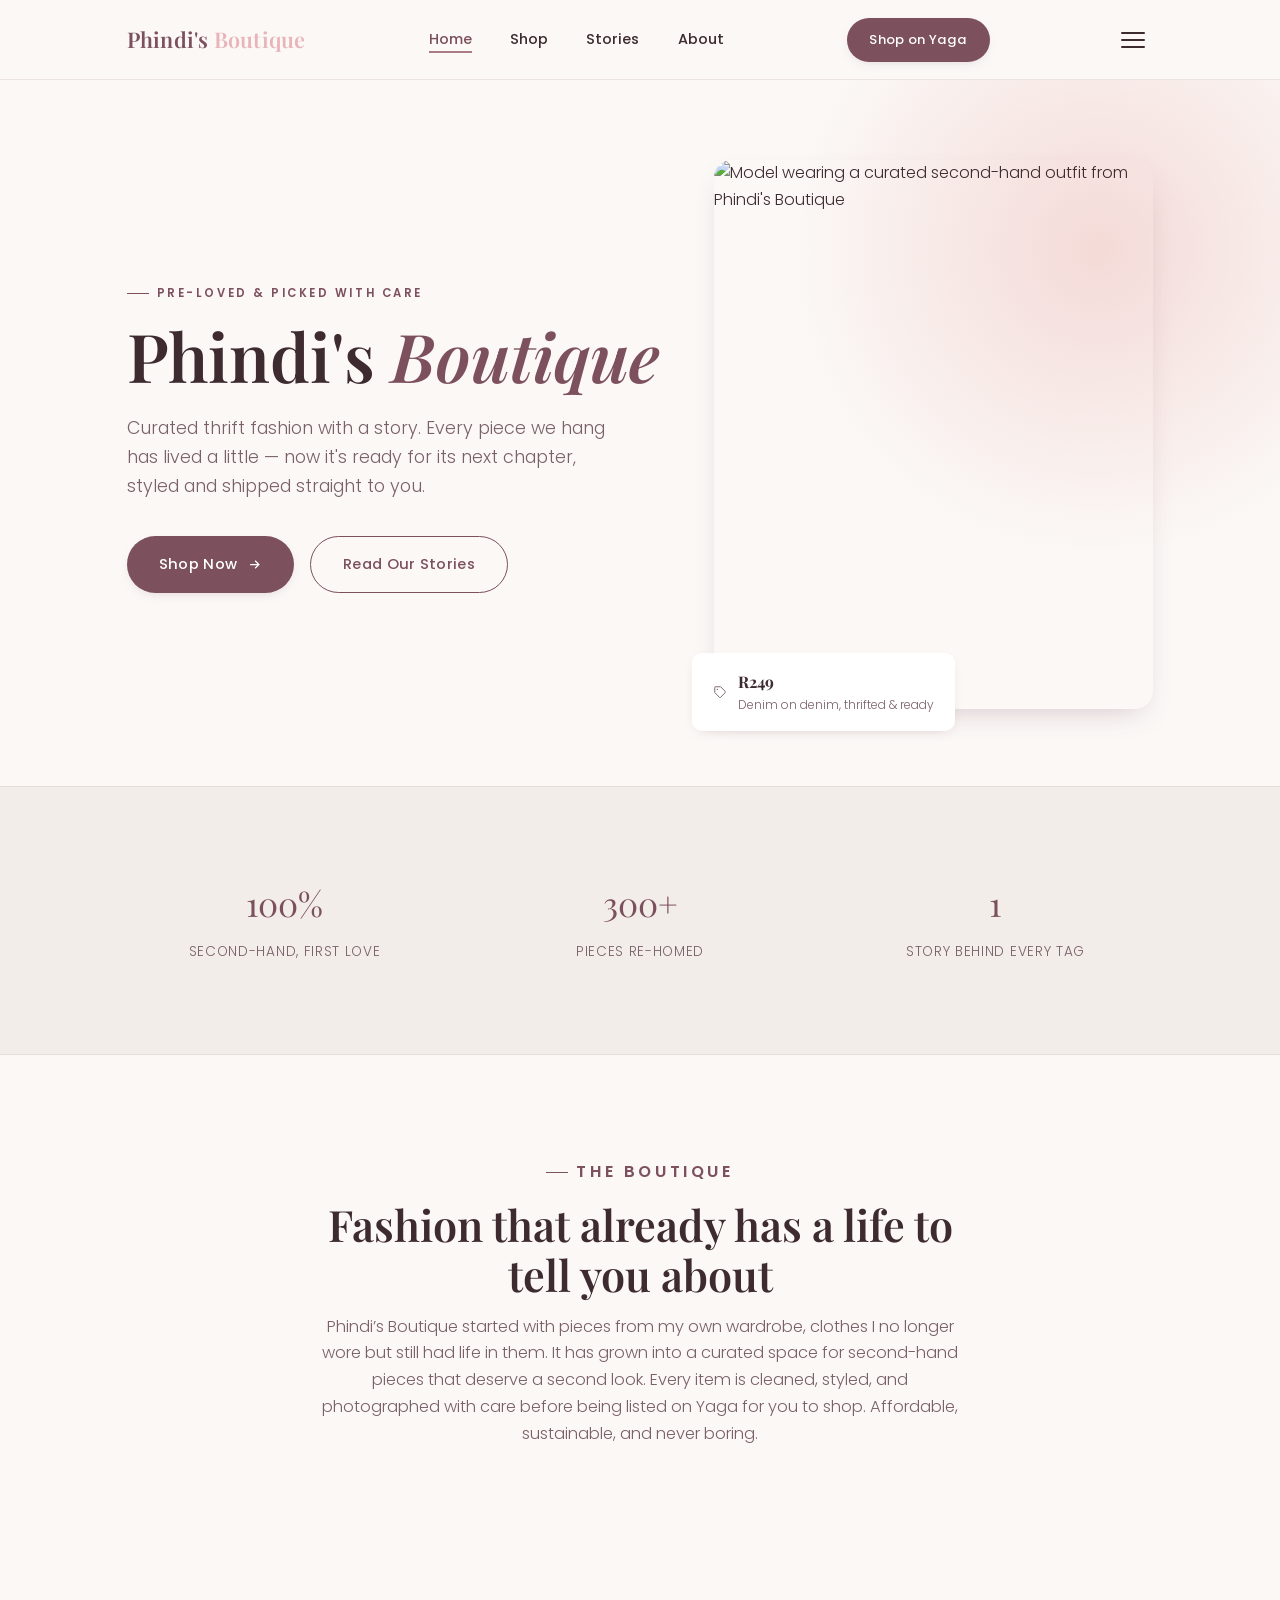
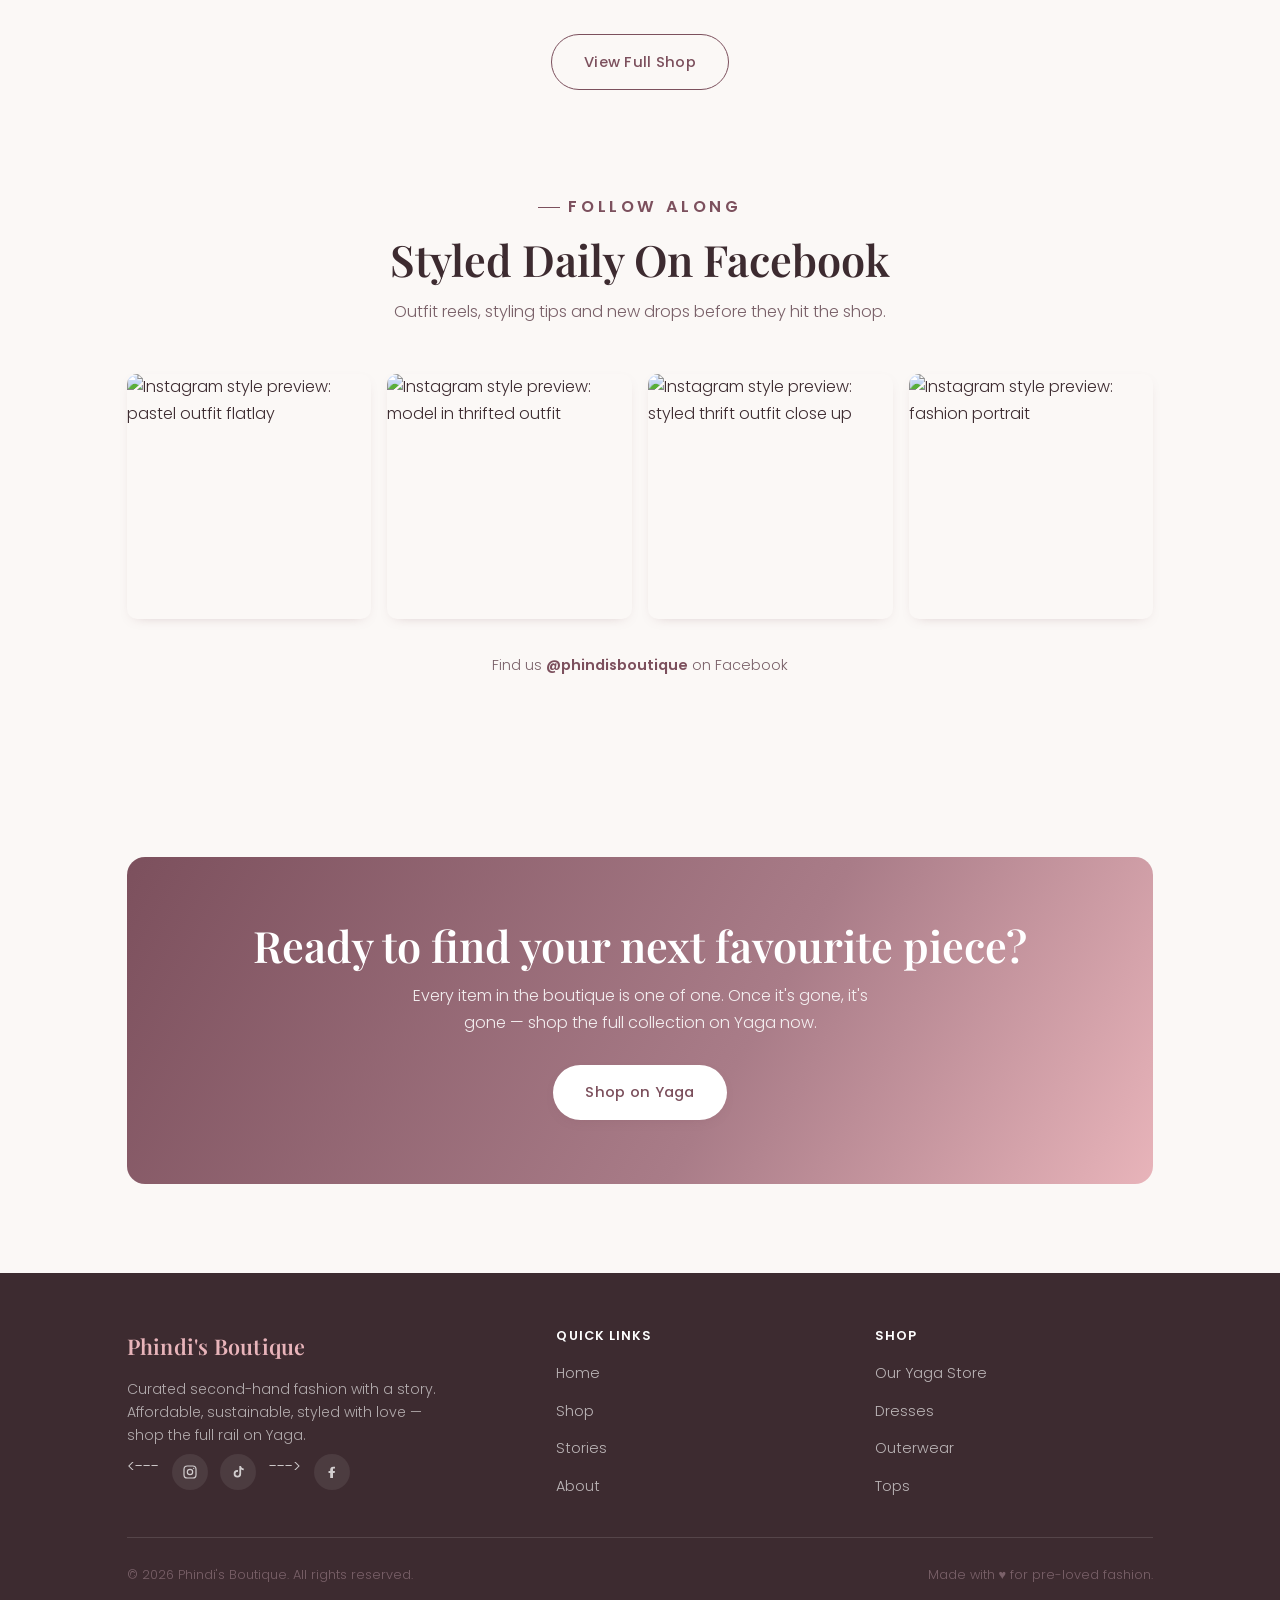
==== commit 4cab48e6: "Update button text and social handle link" ====
--- a/index.html
+++ b/index.html
@@ -46,7 +46,7 @@
       <p class="lede">Curated thrift fashion with a story. Every piece we hang has lived a little — now it's ready for its next chapter, styled and shipped straight to you.</p>
       <div class="hero-actions">
         <a href="shop.html" class="btn btn-primary">
-          Shop on Yaga
+          Shop Now
           <svg viewBox="0 0 24 24" fill="none" stroke="currentColor" stroke-width="2"><path d="M5 12h14M13 6l6 6-6 6"/></svg>
         </a>
         <a href="stories.html" class="btn btn-ghost">Read Our Stories</a>
@@ -102,7 +102,7 @@
 </section>
 
 <!-- ================= FEATURED ITEMS ================= -->
-<section id="featured" style="padding-top:0;">
+<!--<section id="featured" style="padding-top:0;">
   <div class="container">
     <div class="section-head reveal">
       <p class="section-eyebrow" style="justify-content:center">Fresh On The Rail</p>
@@ -154,7 +154,7 @@
         </div>
       </article>
 
-    </div>
+    </div>--->
 
     <div class="text-center mt-lg reveal">
       <a href="shop.html" class="btn btn-ghost">View Full Shop</a>
@@ -190,7 +190,7 @@
       </div>
     </div>
 
-    <p class="social-handle reveal">Find us <a href="#" target="_blank" rel="noopener">@phindisboutique</a> on Facebook</p>
+    <p class="social-handle reveal">Find us <a href="https://www.facebook.com/share/1PxMBoiWct/" target="_blank" rel="noopener">@phindisboutique</a> on Facebook</p>
   </div>
 </section>
 
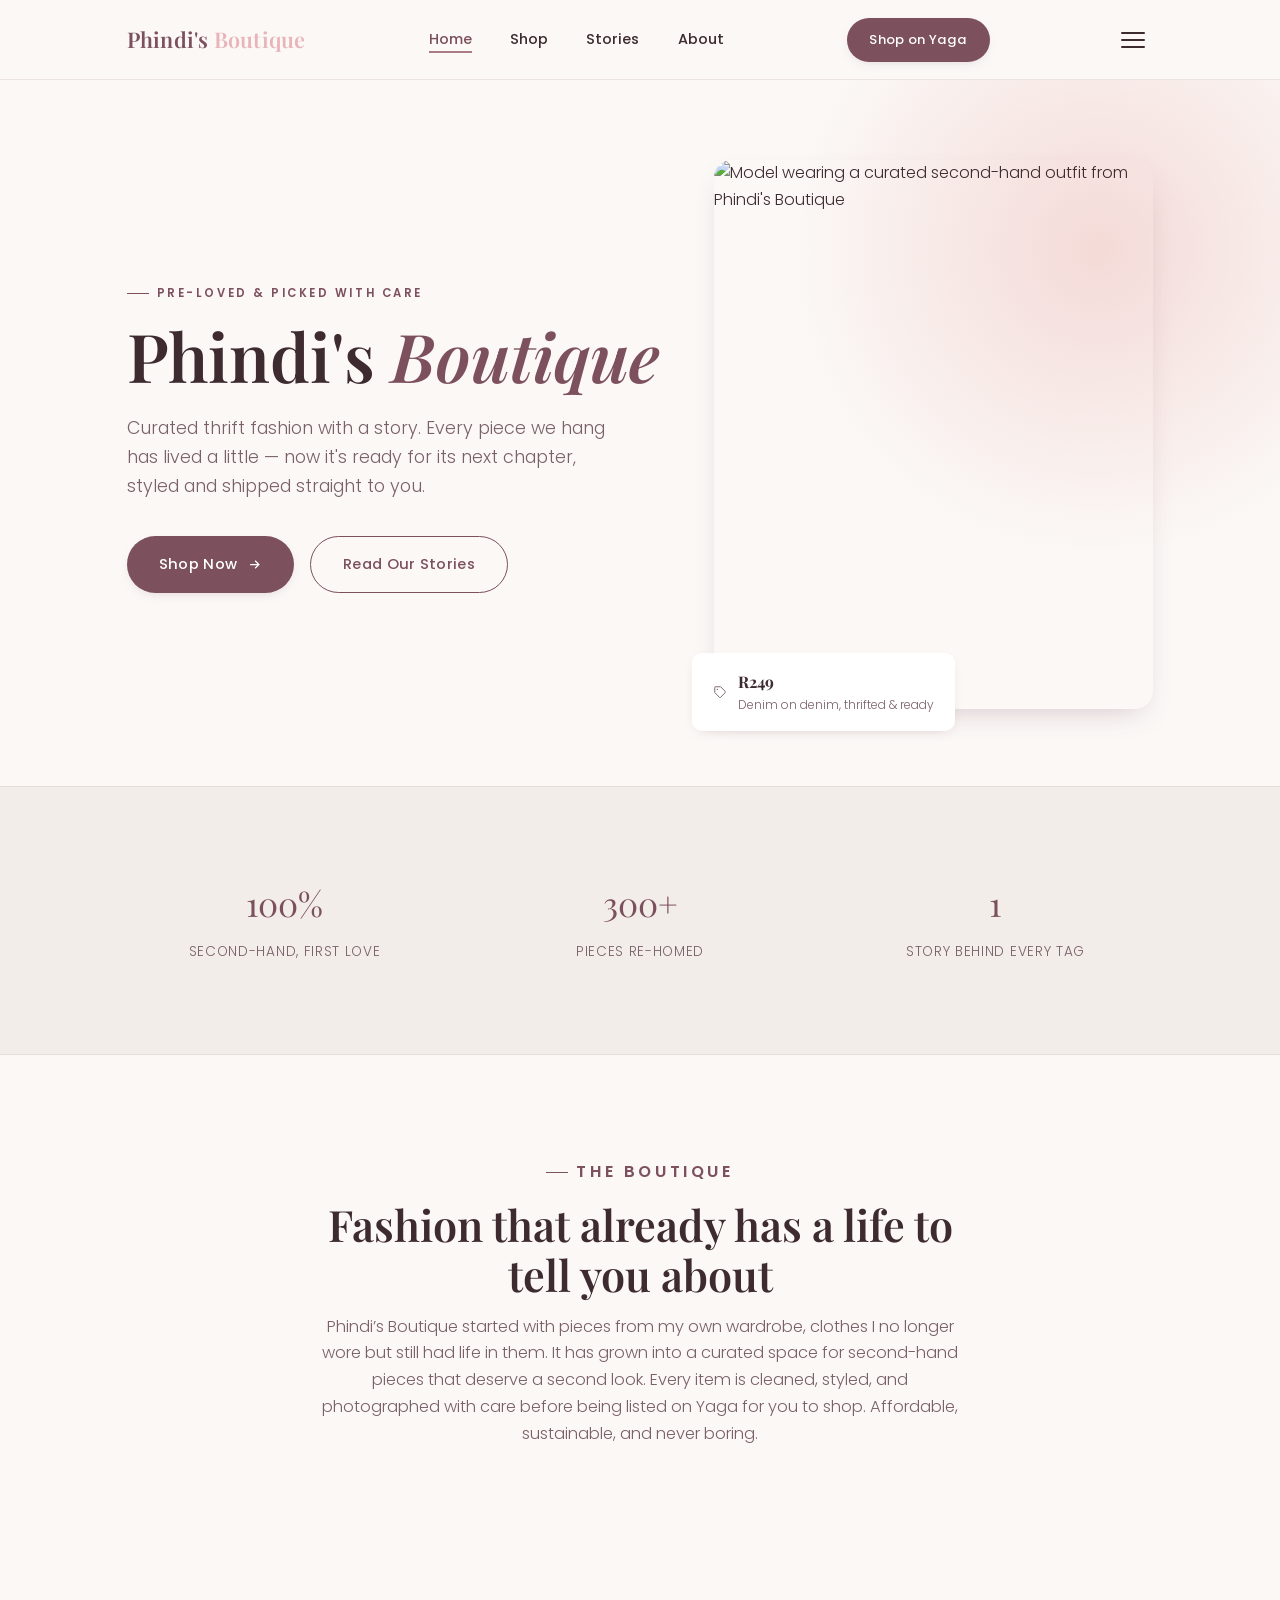
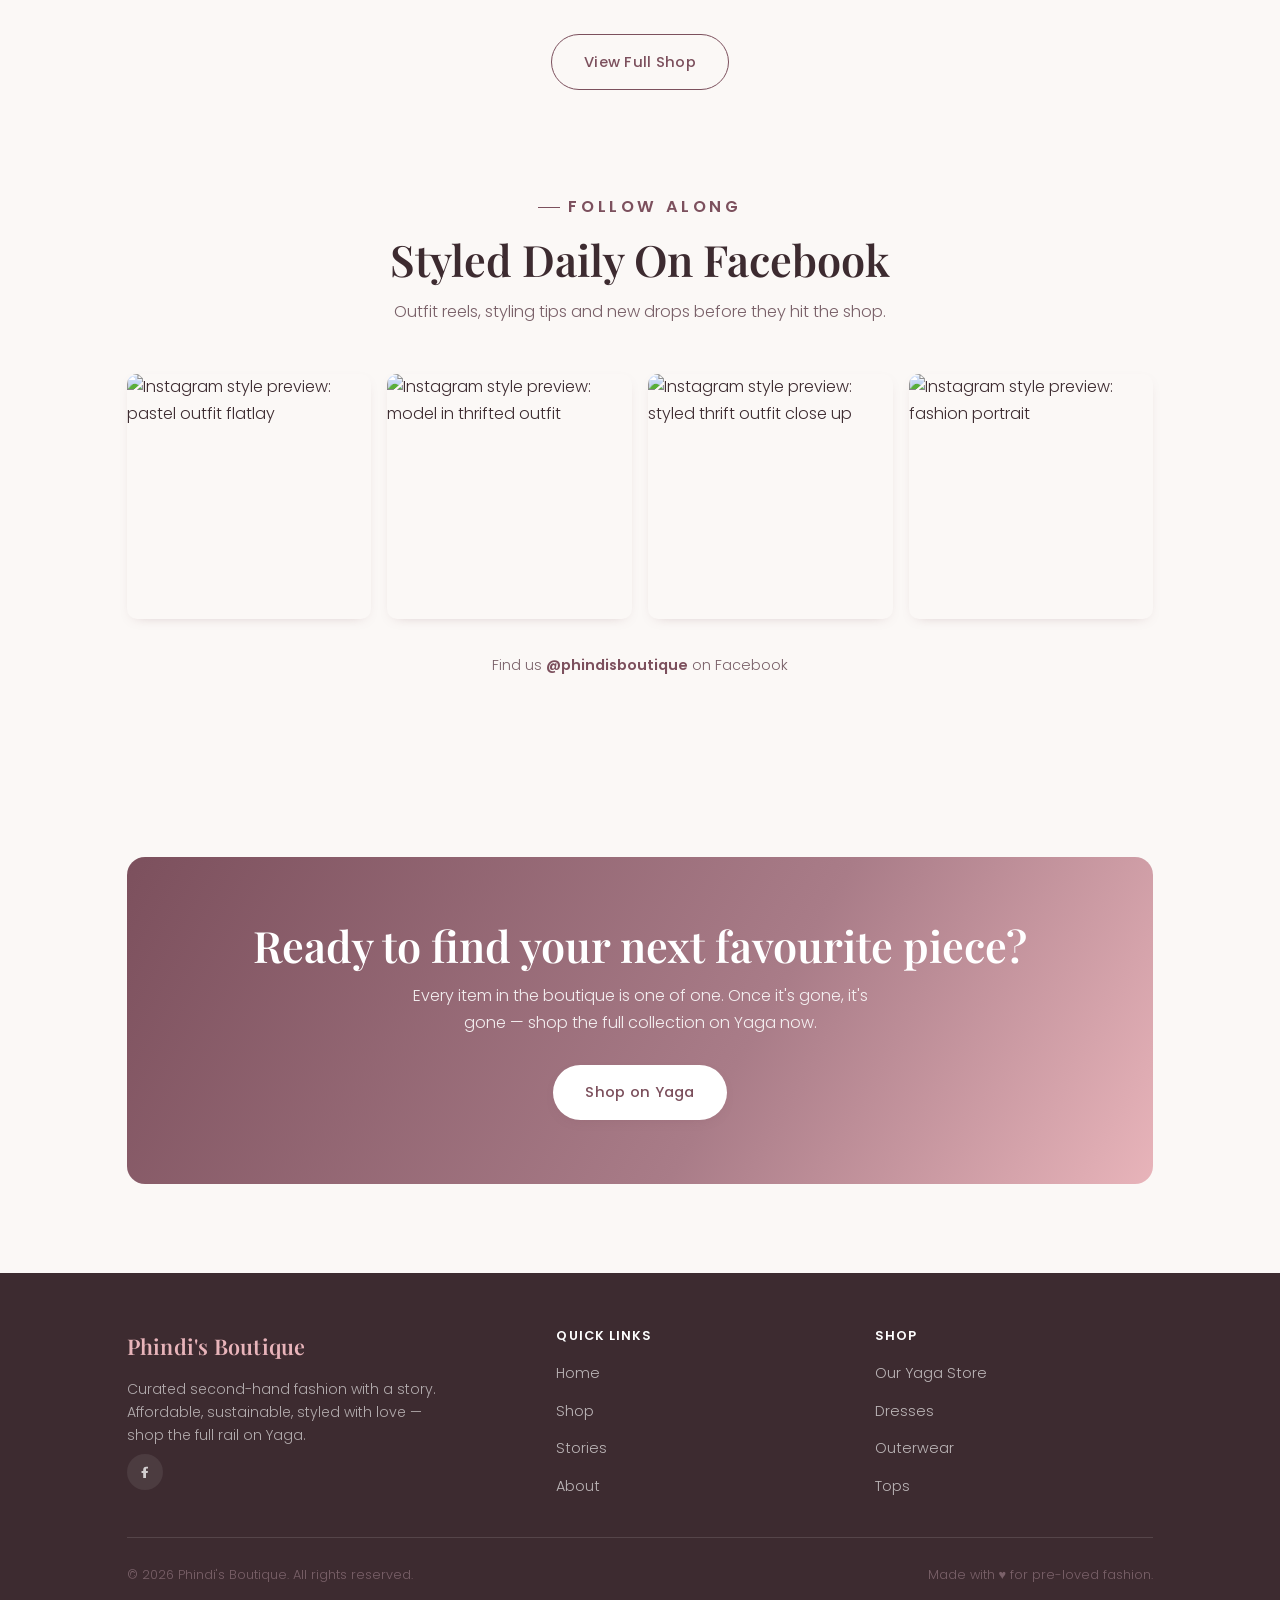
==== commit f510465c: "Correct comment syntax in footer social links Fixed comment syntax for Instagram link in footer." ====
--- a/index.html
+++ b/index.html
@@ -213,7 +213,7 @@
         <a href="index.html" class="brand">Phindi's Boutique</a>
         <p>Curated second-hand fashion with a story. Affordable, sustainable, styled with love — shop the full rail on Yaga.</p>
         <div class="footer-social">
-         <--- <a href="#" aria-label="Instagram" target="_blank" rel="noopener">
+         <!--- <a href="#" aria-label="Instagram" target="_blank" rel="noopener">
             <svg viewBox="0 0 24 24" fill="none" stroke="currentColor" stroke-width="1.8"><rect x="3" y="3" width="18" height="18" rx="5"/><circle cx="12" cy="12" r="4"/><circle cx="17.5" cy="6.5" r="1" fill="currentColor" stroke="none"/></svg>
           </a>
           <a href="#" aria-label="TikTok" target="_blank" rel="noopener">
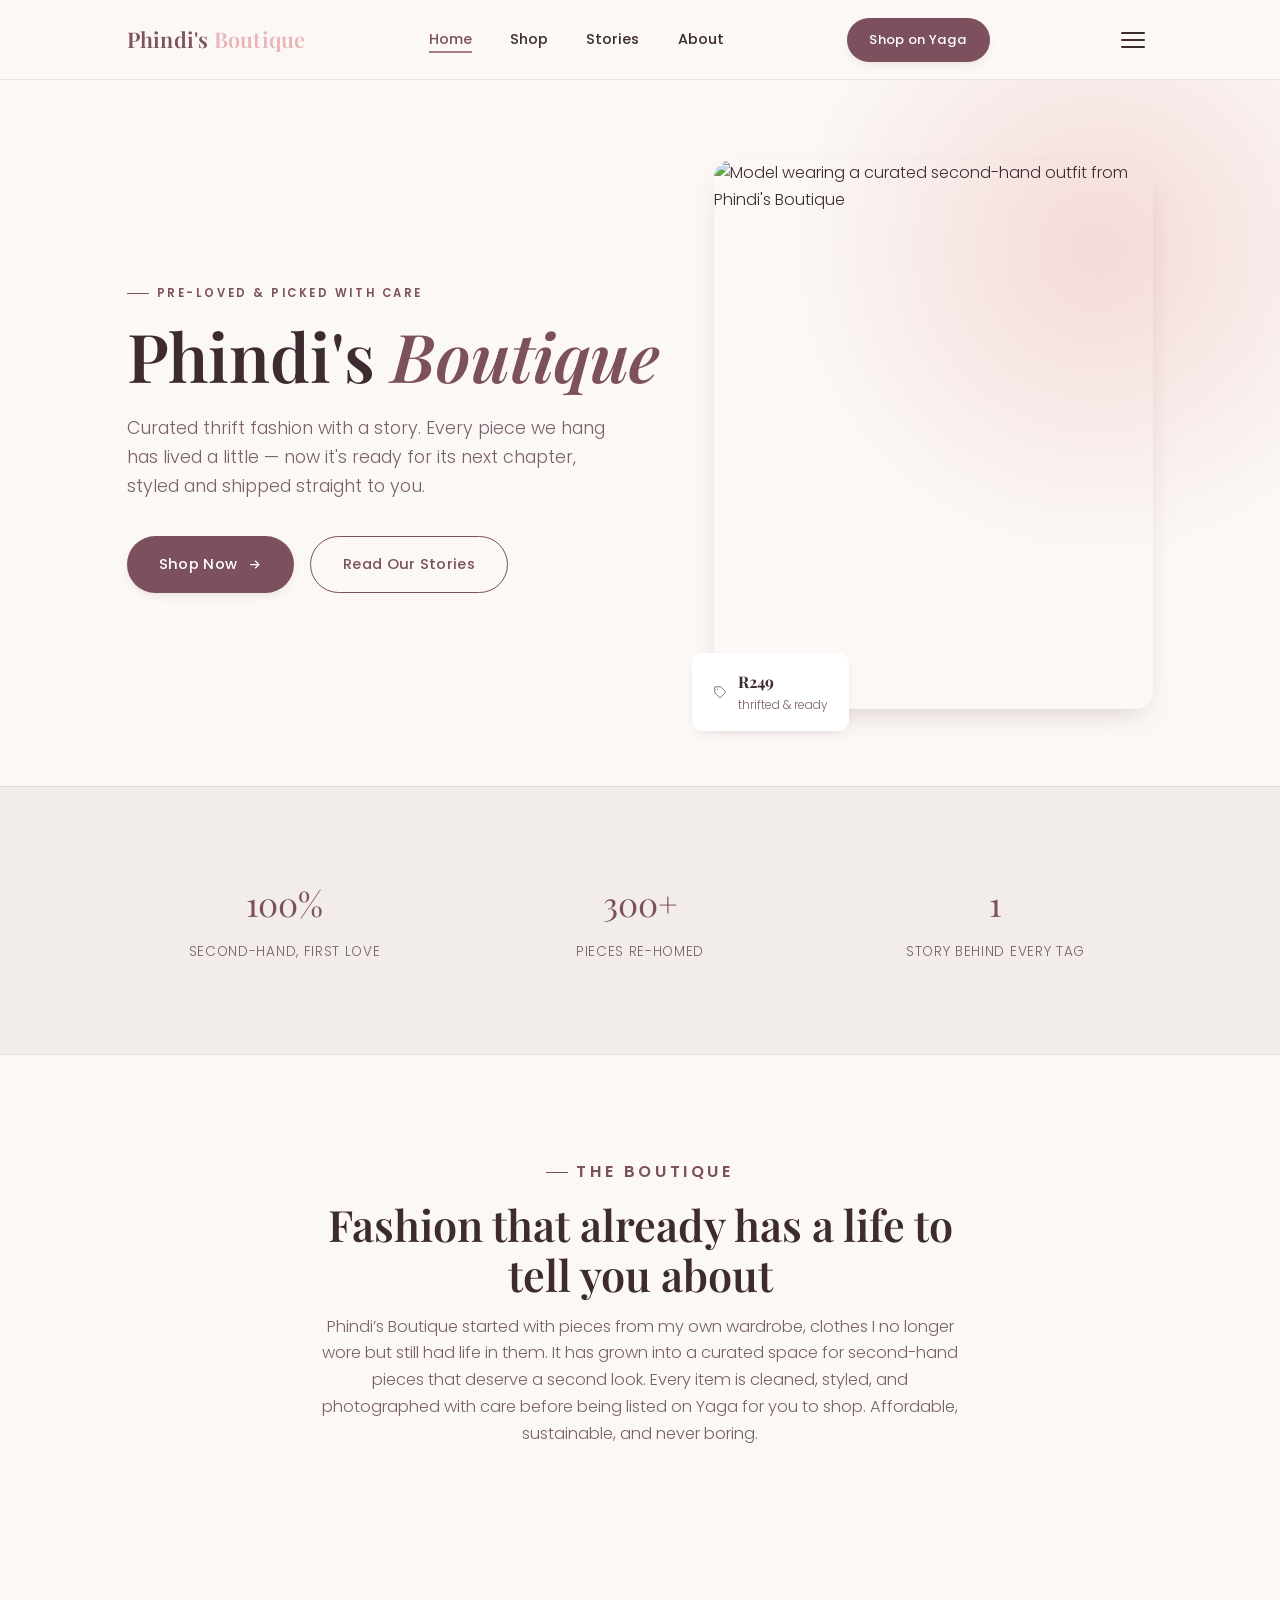
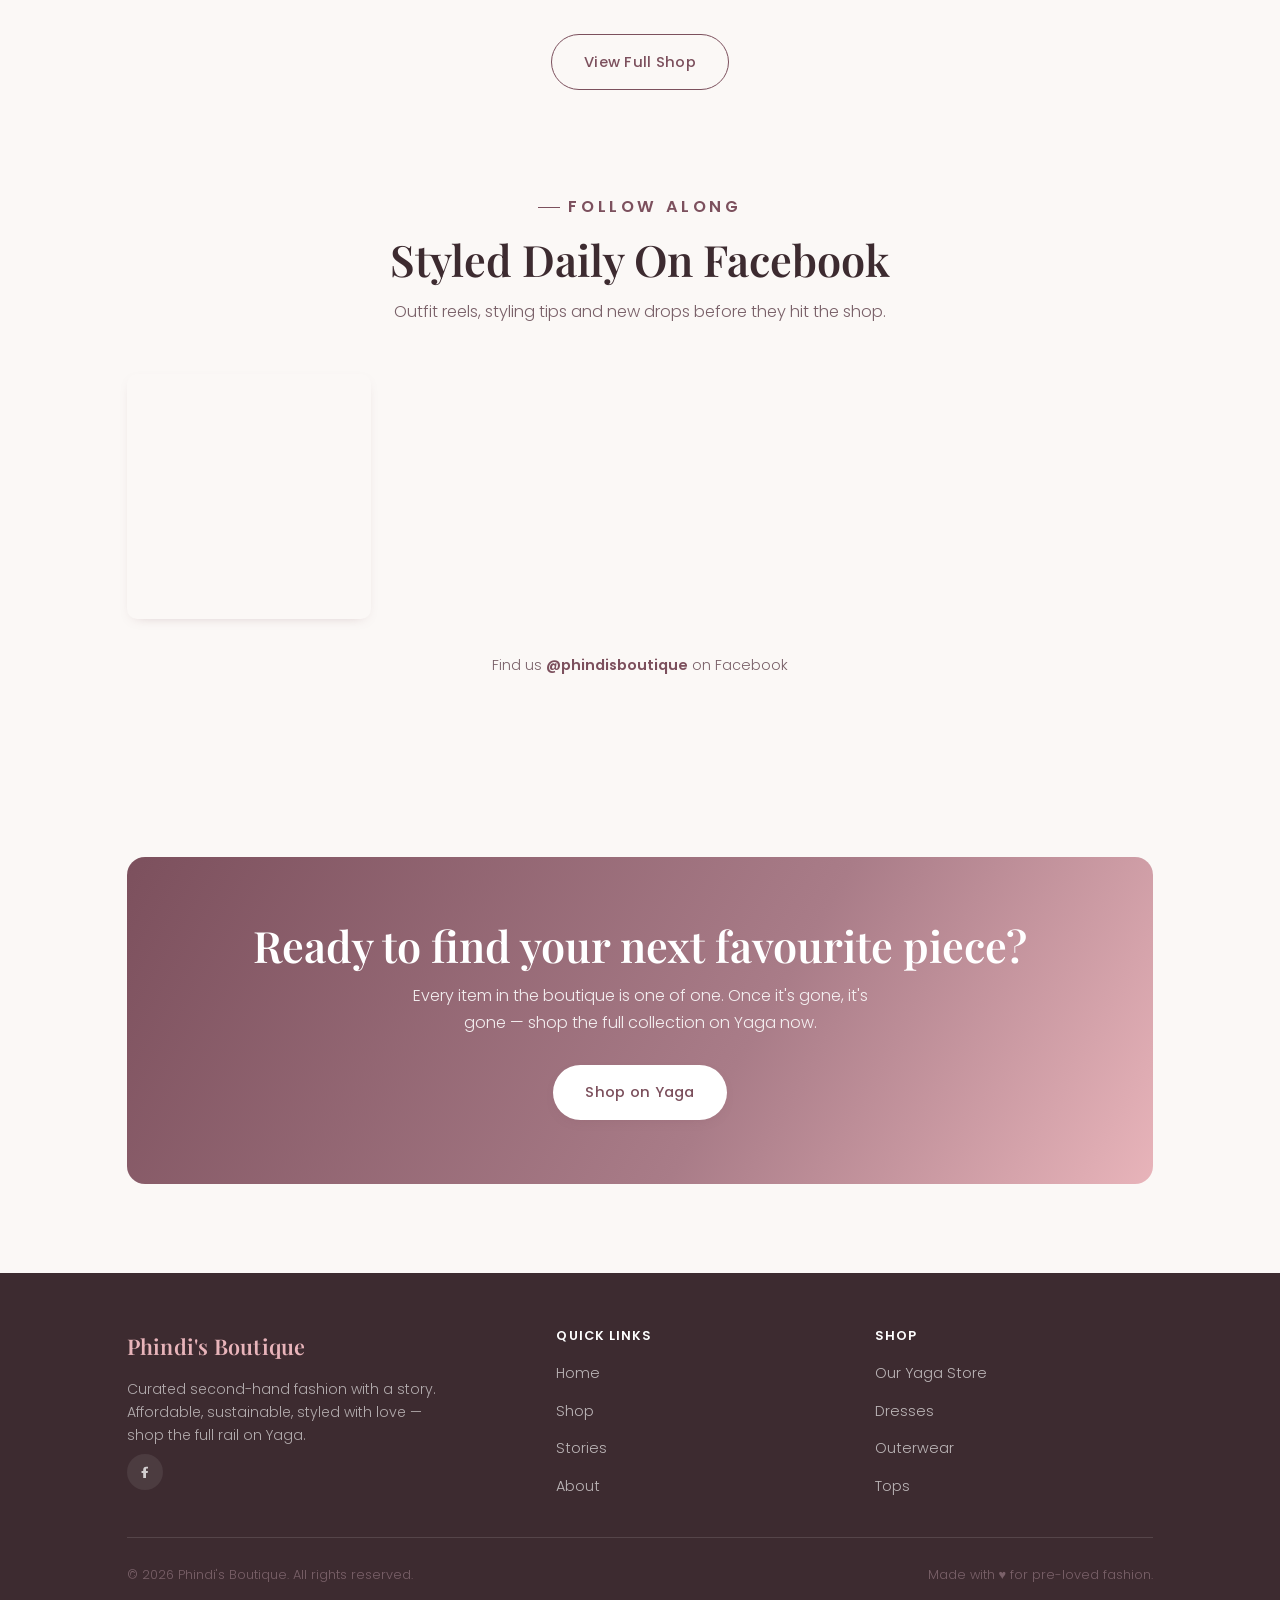
==== commit 45e8724e: "Update image sources and alt text in index.html" ====
--- a/index.html
+++ b/index.html
@@ -55,7 +55,7 @@
 
     <div class="hero-visual reveal">
       <div class="frame">
-        <img src="https://images.unsplash.com/photo-1490481651871-ab68de25d43d?auto=format&fit=crop&w=800&q=80" alt="Model wearing a curated second-hand outfit from Phindi's Boutique" loading="lazy">
+        <img src="red_dress.jpg" alt="Model wearing a curated second-hand outfit from Phindi's Boutique" loading="lazy">
       </div>
       <div class="floating-tag">
         <span class="tag-icon" aria-hidden="true">
@@ -63,7 +63,7 @@
         </span>
         <span>
           <strong>R249</strong>
-          <span>Denim on denim, thrifted &amp; ready</span>
+          <span>thrifted &amp; ready</span>
         </span>
       </div>
     </div>
@@ -173,7 +173,7 @@
 
     <div class="social-grid">
       <div class="social-card reveal">
-        <img src="https://images.unsplash.com/photo-1524758631624-e2822e304c36?auto=format&fit=crop&w=500&q=80" alt="Instagram style preview: pastel outfit flatlay" loading="lazy">
+        <!---<img src="https://images.unsplash.com/photo-1524758631624-e2822e304c36?auto=format&fit=crop&w=500&q=80" alt="Instagram style preview: pastel outfit flatlay" loading="lazy">
         <div class="social-overlay"><span>♥ 214 · Reel</span></div>
       </div>
       <div class="social-card reveal">
@@ -186,7 +186,7 @@
       </div>
       <div class="social-card reveal">
         <img src="https://images.unsplash.com/photo-1469334031218-e382a71b716b?auto=format&fit=crop&w=500&q=80" alt="Instagram style preview: fashion portrait" loading="lazy">
-        <div class="social-overlay"><span>♥ 176 · Post</span></div>
+        <div class="social-overlay"><span>♥ 176 · Post</span></div>--->
       </div>
     </div>
 
@@ -200,7 +200,7 @@
     <div class="cta-banner reveal">
       <h2>Ready to find your next favourite piece?</h2>
       <p>Every item in the boutique is one of one. Once it's gone, it's gone — shop the full collection on Yaga now.</p>
-      <a href="https://www.yaga.co.za" target="_blank" rel="noopener" class="btn btn-primary">Shop on Yaga</a>
+      <a href="https://www.yaga.co.za/phindile-mlilwana" target="_blank" rel="noopener" class="btn btn-primary">Shop on Yaga</a>
     </div>
   </div>
 </section>
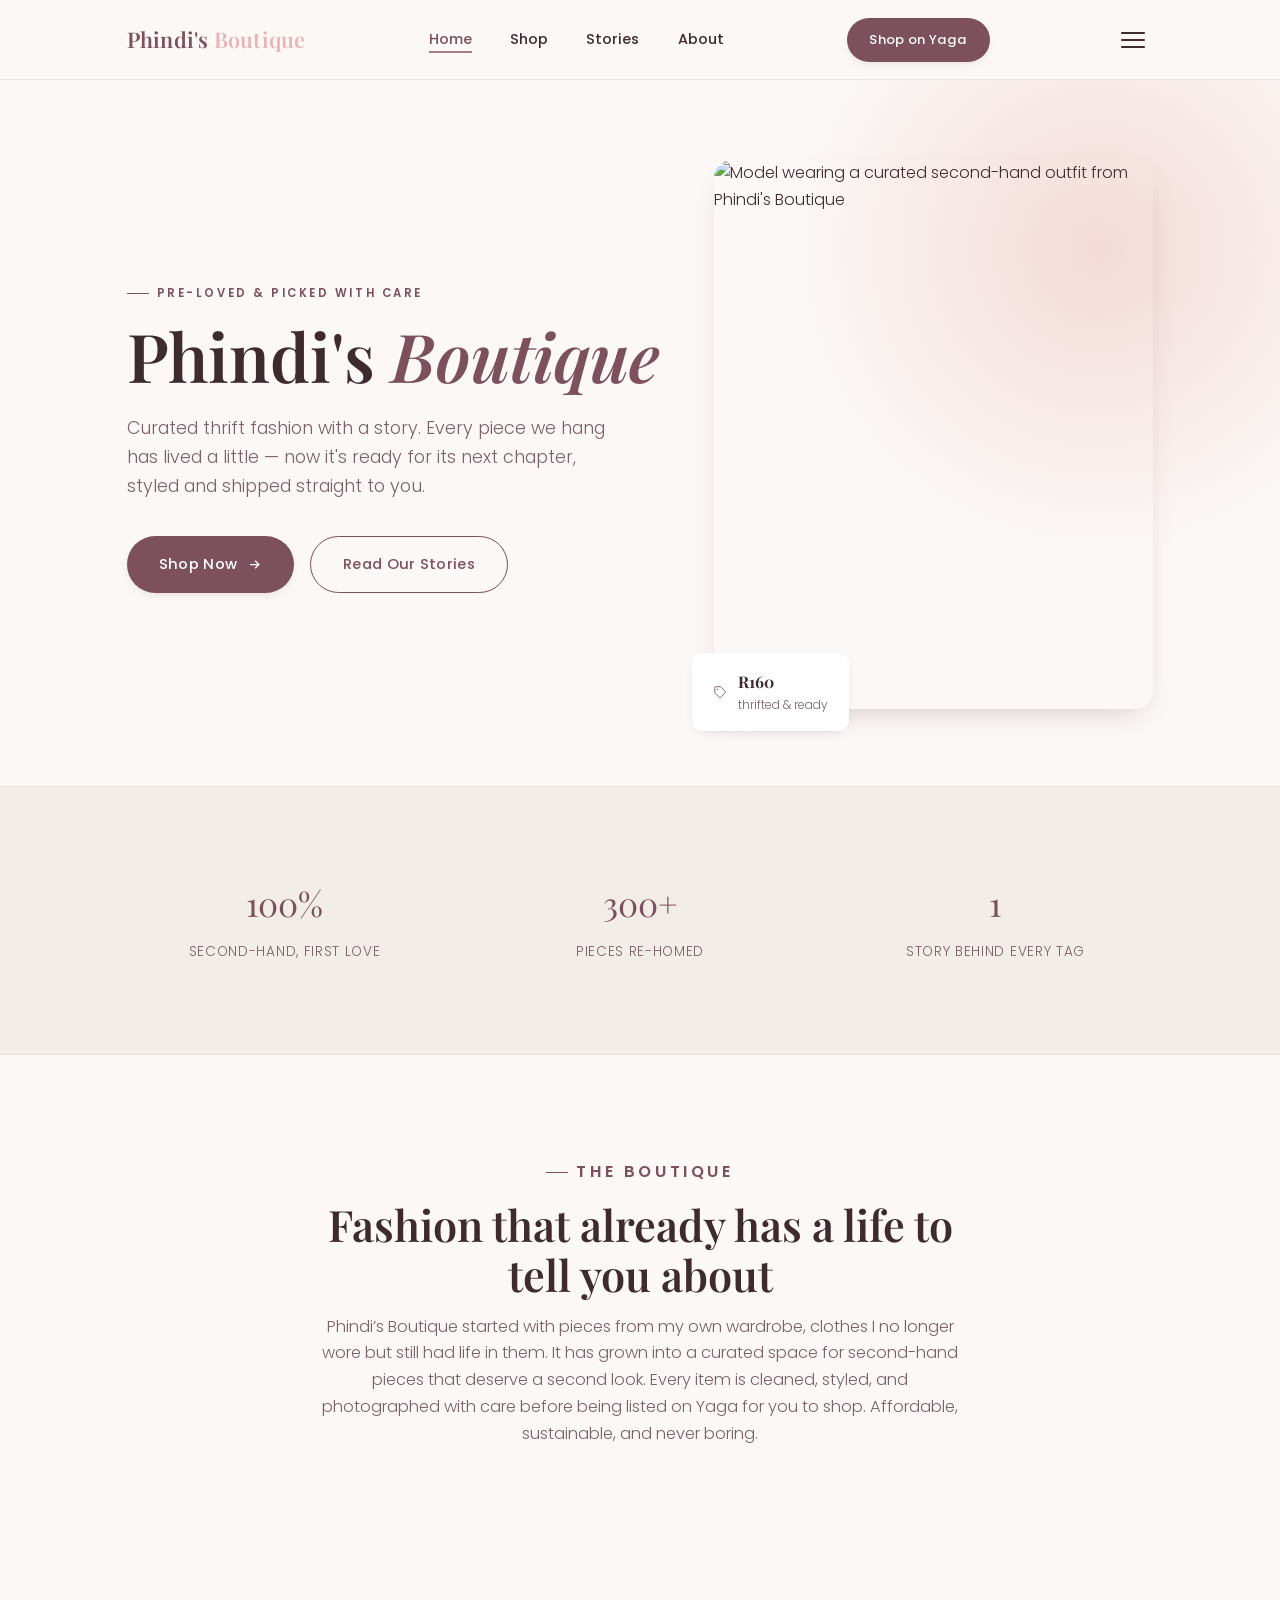
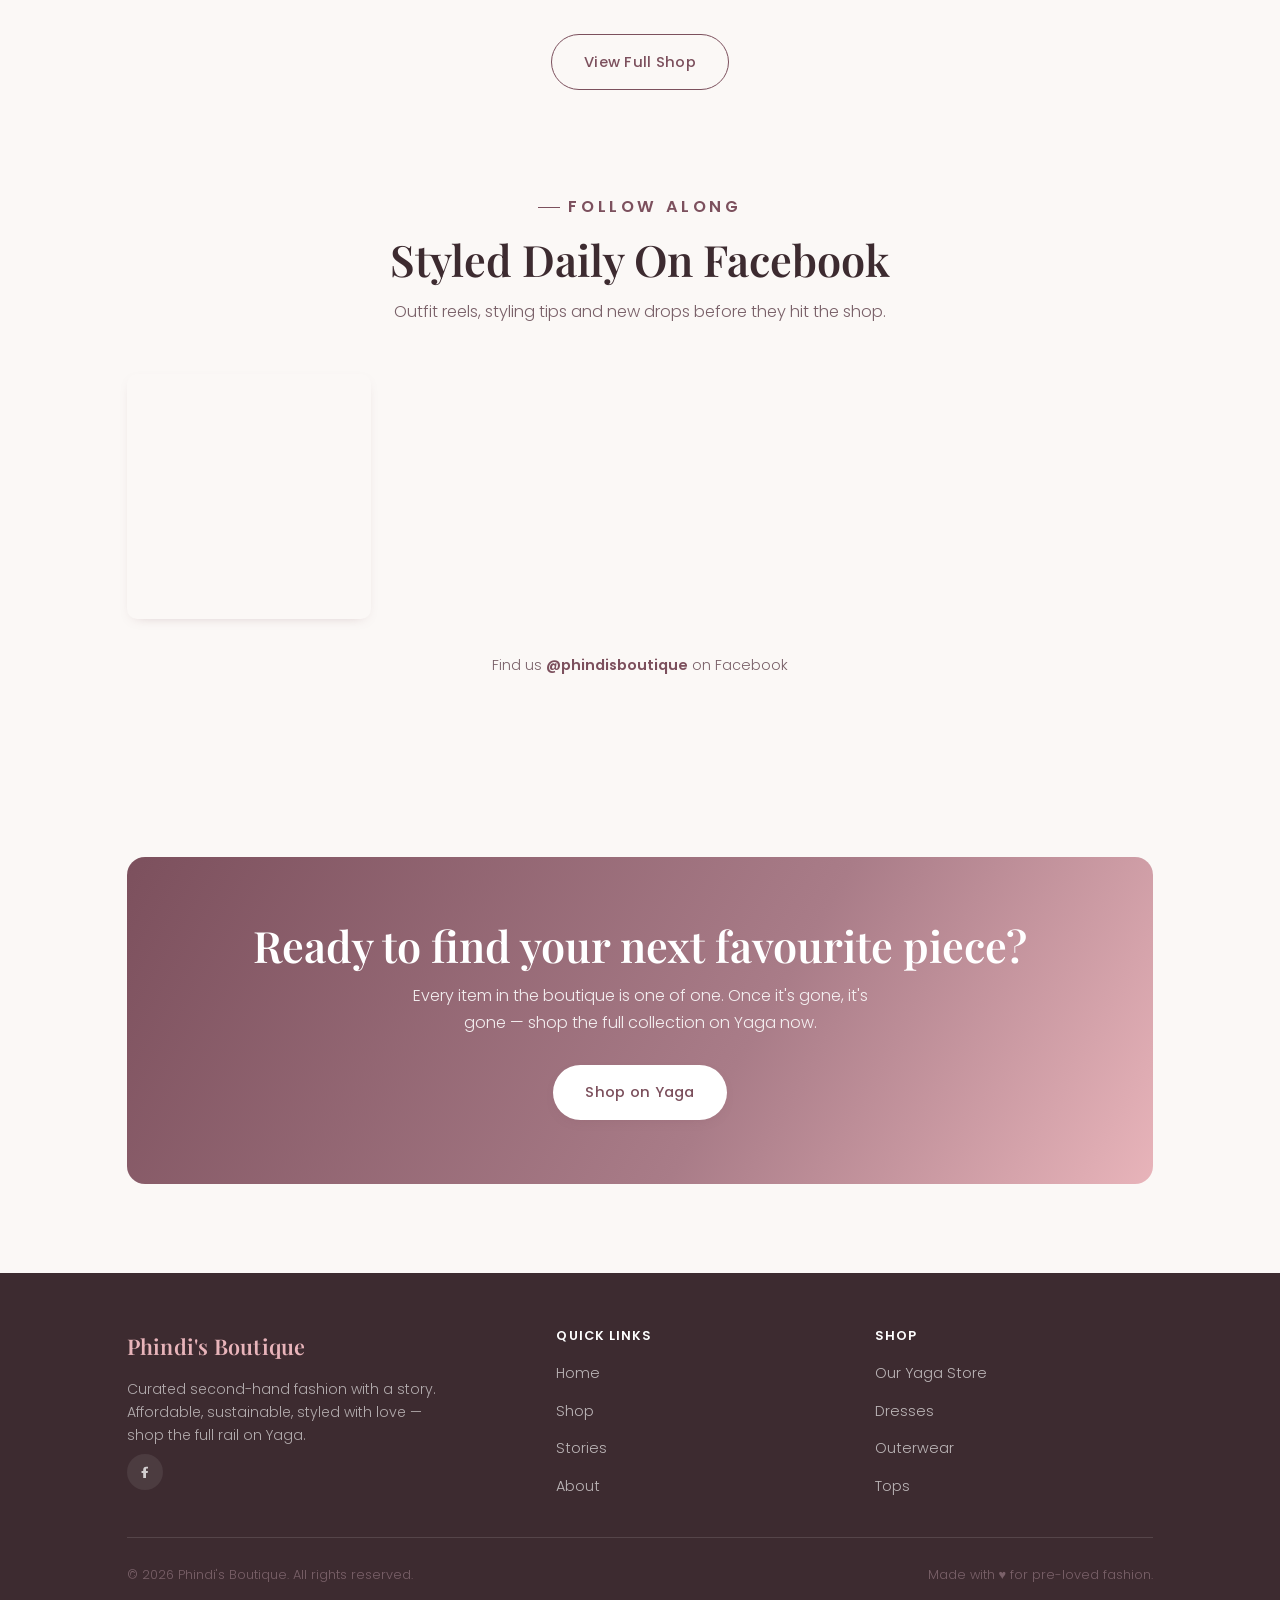
==== commit ad28037a: "Change price from R249 to R160 in index.html" ====
--- a/index.html
+++ b/index.html
@@ -62,7 +62,7 @@
           <svg viewBox="0 0 24 24" fill="none" stroke="currentColor" stroke-width="1.6"><path d="M20.59 13.41 12 22l-9-9V4a1 1 0 0 1 1-1h9l7.59 7.59a2 2 0 0 1 0 2.82Z"/><circle cx="7.5" cy="7.5" r="1.2" fill="currentColor" stroke="none"/></svg>
         </span>
         <span>
-          <strong>R249</strong>
+          <strong>R160</strong>
           <span>thrifted &amp; ready</span>
         </span>
       </div>
